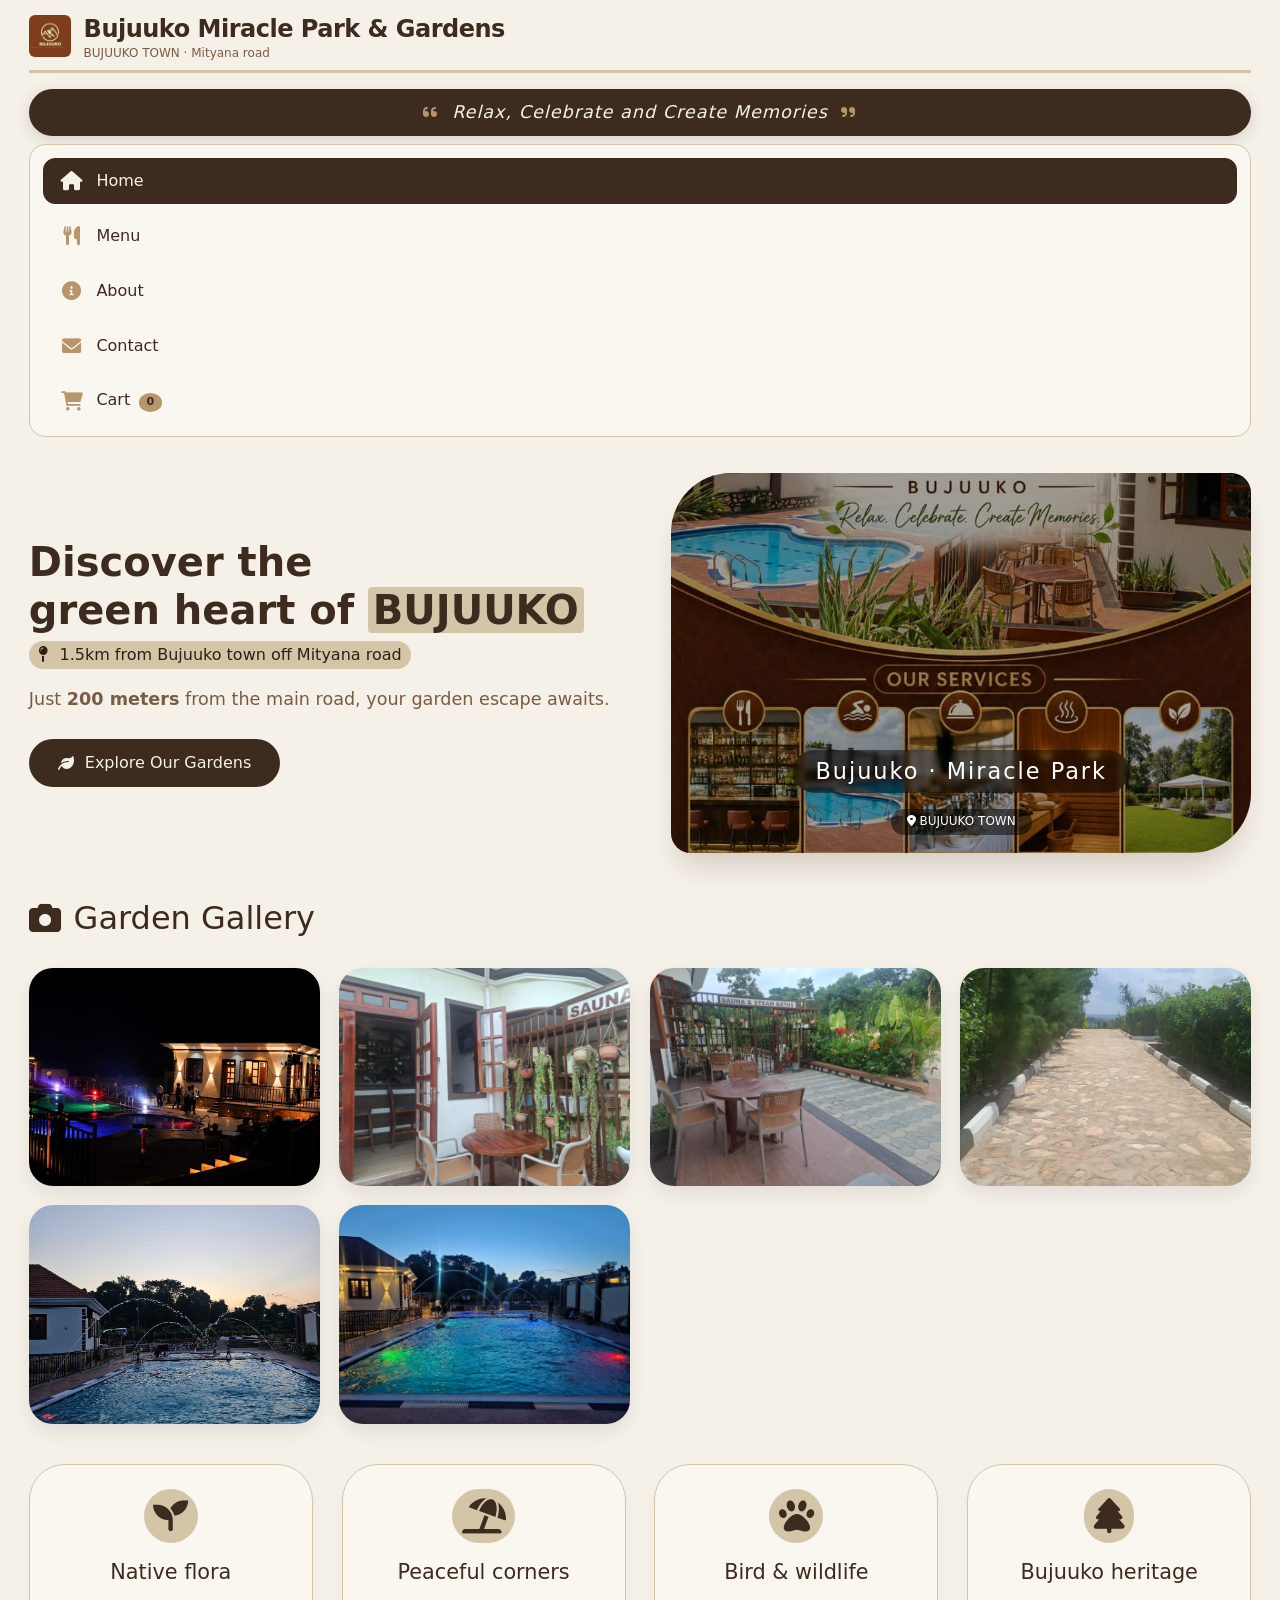
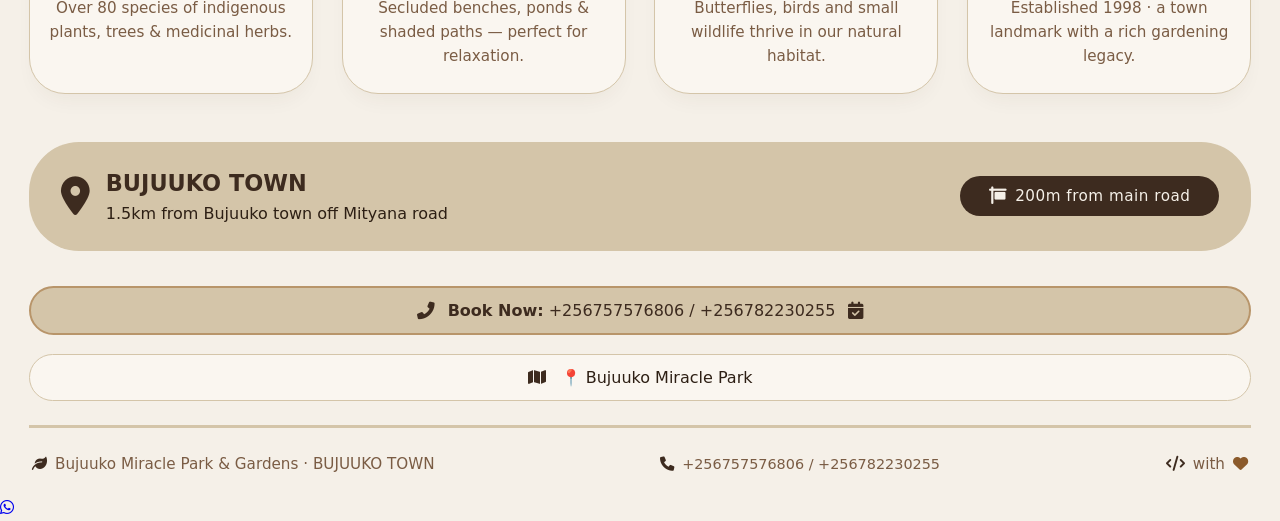
==== index.html @ e7d28fee "Fix HTML encoding issues in index.html" ====
<!DOCTYPE html>
<html lang="en">
<head>
    <meta charset="UTF-8" />
    <meta name="viewport" content="width=device-width, initial-scale=1.0" />
    <title>Bujuuko Miracle Park & Gardens · Home</title>

    <!-- Font Awesome Icons (free) -->
    <link rel="stylesheet" href="https://cdnjs.cloudflare.com/ajax/libs/font-awesome/6.0.0-beta3/css/all.min.css" />

    <!-- External CSS -->
    <link rel="stylesheet" href="style.css" />
</head>
<body>
    <div class="container">
        <!-- ===== HEADER / NAV ===== -->
        <header class="navbar">
            <div class="logo">
                <a href="index.html" style="text-decoration: none; display: flex; align-items: center; gap: 0.8rem;">
                    <img src="logo.jpeg" alt="Bujuuko Miracle Park Logo" class="logo-img" />
                    <div>
                        <h1>Bujuuko Miracle Park & Gardens</h1>
                        <span>BUJUUKO TOWN · Mityana road</span>
                    </div>
                </a>
            </div>
        </header>

        <!-- ===== SLOGAN BANNER ===== -->
        <div class="slogan-banner">
            <i class="fas fa-quote-left"></i>
            <span>Relax, Celebrate and Create Memories</span>
            <i class="fas fa-quote-right"></i>
        </div>

        <!-- ===== VERTICAL NAVIGATION ===== -->
        <div class="nav-wrapper">
            <nav class="vertical-nav">
                <a href="index.html" class="nav-item active">
                    <i class="fas fa-home"></i>
                    <span>Home</span>
                </a>
                <a href="menu.html" class="nav-item">
                    <i class="fas fa-utensils"></i>
                    <span>Menu</span>
                </a>
                <a href="about.html" class="nav-item">
                    <i class="fas fa-info-circle"></i>
                    <span>About</span>
                </a>
                <a href="contact.html" class="nav-item">
                    <i class="fas fa-envelope"></i>
                    <span>Contact</span>
                </a>
                <a href="cart.html" class="nav-item cart-link">
                    <i class="fas fa-shopping-cart"></i>
                    <span>Cart <span class="cart-count" id="cartCount">0</span></span>
                </a>
            </nav>
        </div>

        <!-- ===== HERO SECTION ===== -->
        <div class="hero">
            <div class="hero-text">
                <h2>
                    Discover the <br />green heart of
                    <span class="highlight-town">BUJUUKO</span>
                </h2>
                <div class="highlight">
                    <i class="fas fa-map-pin" style="margin-right: 6px"></i>
                    1.5km from Bujuuko town off Mityana road
                </div>
                <p>
                    Just <strong>200 meters</strong> from the main road, your garden escape awaits.
                </p>
                <a href="about.html" class="btn-primary">
                    <i class="fas fa-leaf"></i> Explore Our Gardens
                </a>
            </div>
            <div class="hero-image">
                <img src="overview.jpeg" alt="Bujuuko Miracle Park Overview" class="hero-img" />
                <div class="hero-overlay"></div>
                <div class="garden-label">Bujuuko · Miracle Park</div>
                <div class="hero-location">
                    <i class="fas fa-location-dot"></i> BUJUUKO TOWN
                </div>
            </div>
        </div>

        <!-- ===== PHOTO GALLERY ===== -->
        <section class="gallery-section">
            <h2 class="section-title">
                <i class="fas fa-camera"></i> Garden Gallery
            </h2>
            <div class="gallery-grid">
                <div class="gallery-item">
                    <img src="garden1.jpeg" alt="Bujuuko Miracle Park view 1" />
                </div>
                <div class="gallery-item">
                    <img src="garden2.jpeg" alt="Bujuuko Miracle Park view 2" />
                </div>
                <div class="gallery-item">
                    <img src="garden3.jpeg" alt="Bujuuko Miracle Park view 3" />
                </div>
                <div class="gallery-item">
                    <img src="garden4.jpeg" alt="Bujuuko Miracle Park view 4" />
                </div>
                <div class="gallery-item">
                    <img src="garden5.jpeg" alt="Bujuuko Miracle Park view 5" />
                </div>
                <div class="gallery-item">
                    <img src="garden6.jpeg" alt="Bujuuko Miracle Park view 6" />
                </div>
            </div>
        </section>

        <!-- ===== FEATURES / HIGHLIGHTS ===== -->
        <div class="features">
            <div class="feature-card">
                <i class="fas fa-seedling"></i>
                <h3>Native flora</h3>
                <p>
                    Over 80 species of indigenous plants, trees &amp; medicinal
                    herbs.
                </p>
            </div>
            <div class="feature-card">
                <i class="fas fa-umbrella-beach"></i>
                <h3>Peaceful corners</h3>
                <p>
                    Secluded benches, ponds &amp; shaded paths — perfect for
                    relaxation.
                </p>
            </div>
            <div class="feature-card">
                <i class="fas fa-paw"></i>
                <h3>Bird &amp; wildlife</h3>
                <p>
                    Butterflies, birds and small wildlife thrive in our natural
                    habitat.
                </p>
            </div>
            <div class="feature-card">
                <i class="fas fa-tree"></i>
                <h3>Bujuuko heritage</h3>
                <p>
                    Established 1998 · a town landmark with a rich gardening
                    legacy.
                </p>
            </div>
        </div>

        <!-- ===== LOCATION / TOWN + MAIN ROAD INFO ===== -->
        <div class="location-section">
            <div class="location-text">
                <i class="fas fa-location-dot"></i>
                <div>
                    <span class="town">BUJUUKO TOWN</span>
                    <span style="display: block; font-size: 1rem;">
                        1.5km from Bujuuko town off Mityana road
                    </span>
                </div>
            </div>
            <div class="location-cta">
                <i class="fas fa-sign"></i> 200m from main road
            </div>
        </div>

        <!-- ===== BOOKING NUMBERS ===== -->
        <div class="booking-banner">
            <i class="fas fa-phone-alt"></i>
            <span><strong>Book Now:</strong> +256757576806 / +256782230255</span>
            <i class="fas fa-calendar-check"></i>
        </div>

        <!-- ===== DYNAMIC GREETING MESSAGE ===== -->
        <div class="greeting-message">
            <i class="fas fa-map"></i>
            <span id="dynamic-greeting">📍 Bujuuko Miracle Park</span>
        </div>

        <!-- ===== FOOTER ===== -->
        <footer class="footer">
            <div>
                <i class="fas fa-leaf"></i> Bujuuko Miracle Park & Gardens · BUJUUKO TOWN
            </div>
            <div class="credit">
                <i class="fas fa-phone"></i> +256757576806 / +256782230255
            </div>
            <div>
                <i class="fas fa-code"></i> with <i class="fas fa-heart"></i>
            </div>
        </footer>
    </div>

    <!-- ===== FLOATING WHATSAPP ICON ===== -->
    <a href="https://wa.me/+256757576806" target="_blank" class="floating-whatsapp" aria-label="Chat on WhatsApp">
        <i class="fab fa-whatsapp"></i>
    </a>

    <!-- Lightbox overlay for full-size images -->
    <div class="lightbox" id="lightbox">
        <span class="close-lightbox" id="closeLightbox">&times;</span>
        <img class="lightbox-content" id="lightboxImage" />
        <div class="lightbox-caption" id="lightboxCaption"></div>
    </div>

    <!-- Cart Toast Notification -->
    <div id="cartToast" class="cart-toast">
        <i class="fas fa-check-circle"></i>
        <span id="toastMessage">Added to cart!</span>
    </div>

    <!-- External JavaScript -->
    <script src="script.js"></script>
</body>
</html>
---- style.css ----
/* ============================================================
   BUJUUKO MIRACLE PARK & GARDENS - COFFEE BROWN & OFF-WHITE THEME
   Pages: Home | About | Contact
   ============================================================ */

/* ---------- COLOR VARIABLES ---------- */
:root {
    --coffee-dark: #3D2B1F;
    --coffee-medium: #5C3D2E;
    --coffee-light: #7A5C44;
    --coffee-cream: #D4C5A9;
    --off-white: #F5F0E8;
    --warm-white: #FAF6F0;
    --cream: #E8DDD0;
    --coffee-gold: #B8956A;
    --coffee-foam: #E8DDD0;
    --text-dark: #2D1F14;
    --text-light: #F5F0E8;
}

/* ---------- RESET & BASE ---------- */
* {
    margin: 0;
    padding: 0;
    box-sizing: border-box;
    font-family: 'Segoe UI', Roboto, system-ui, sans-serif;
}

body {
    background: var(--off-white);
    color: var(--text-dark);
    line-height: 1.6;
}

.container {
    max-width: 1280px;
    margin: 0 auto;
    padding: 0 1.8rem;
}

/* ---------- SLOGAN BANNER ---------- */
.slogan-banner {
    background: var(--coffee-dark);
    color: var(--off-white);
    text-align: center;
    padding: 0.6rem 1.2rem;
    border-radius: 60px;
    margin: 1rem 0 0.5rem;
    font-size: 1.1rem;
    font-weight: 400;
    letter-spacing: 1px;
    display: flex;
    align-items: center;
    justify-content: center;
    gap: 0.8rem;
    flex-wrap: wrap;
    box-shadow: 0 4px 15px rgba(61, 43, 31, 0.15);
}

.slogan-banner i {
    color: var(--coffee-gold);
    font-size: 1rem;
}

.slogan-banner span {
    font-style: italic;
}

/* ---------- BOOKING BANNER ---------- */
.booking-banner {
    background: var(--coffee-cream);
    color: var(--coffee-dark);
    text-align: center;
    padding: 0.6rem 1.2rem;
    border-radius: 60px;
    margin: 1.2rem 0;
    font-size: 1rem;
    font-weight: 500;
    display: flex;
    align-items: center;
    justify-content: center;
    gap: 0.8rem;
    flex-wrap: wrap;
    border: 2px solid var(--coffee-gold);
}

.booking-banner i {
    color: var(--coffee-dark);
    font-size: 1.1rem;
}

.booking-banner strong {
    color: var(--coffee-dark);
}

/* ---------- QUICK BOOKING (Contact Page) ---------- */
.quick-booking {
    background: var(--warm-white);
    padding: 1.2rem;
    border-radius: 28px;
    margin: 1.2rem 0;
    border: 2px solid var(--coffee-cream);
    text-align: center;
}

.quick-booking h3 {
    color: var(--coffee-dark);
    margin-bottom: 0.4rem;
    font-size: 1.2rem;
}

.quick-booking h3 i {
    color: var(--coffee-dark);
    margin-right: 0.5rem;
}

.quick-booking p {
    color: var(--coffee-light);
    margin-bottom: 0.8rem;
}

.booking-buttons {
    display: flex;
    gap: 0.8rem;
    justify-content: center;
    flex-wrap: wrap;
}

.booking-btn {
    display: inline-flex;
    align-items: center;
    gap: 0.5rem;
    background: var(--coffee-dark);
    color: var(--off-white);
    padding: 0.5rem 1.2rem;
    border-radius: 60px;
    text-decoration: none;
    font-weight: 500;
    transition: 0.3s;
    font-size: 0.9rem;
}

.booking-btn:hover {
    background: var(--coffee-medium);
    transform: translateY(-2px);
    box-shadow: 0 6px 20px rgba(61, 43, 31, 0.2);
}

.booking-btn i {
    color: var(--coffee-gold);
}

/* ---------- HEADER / NAV ---------- */
.navbar {
    display: flex;
    justify-content: space-between;
    align-items: flex-start;
    padding: 0.6rem 0 0.4rem;
    flex-wrap: wrap;
    border-bottom: 3px solid var(--coffee-cream);
    gap: 1rem;
}

.logo a {
    text-decoration: none;
    display: flex;
    align-items: center;
    gap: 0.8rem;
}

.logo h1 {
    font-size: 1.5rem;
    font-weight: 600;
    color: var(--coffee-dark);
    letter-spacing: -0.5px;
}

.logo span {
    font-weight: 300;
    color: var(--coffee-light);
    font-size: 0.75rem;
    display: block;
    margin-top: -4px;
}

/* ---------- LOGO IMAGE ---------- */
.logo-img {
    height: 42px;
    width: auto;
    border-radius: 6px;
    display: block;
}

/* ---------- VERTICAL NAVIGATION ---------- */
.vertical-nav {
    display: flex;
    flex-direction: column;
    gap: 0.5rem;
    background: var(--warm-white);
    padding: 0.8rem;
    border-radius: 16px;
    border: 1px solid var(--coffee-cream);
    min-width: 160px;
}

.vertical-nav .nav-item {
    display: flex;
    align-items: center;
    gap: 0.8rem;
    padding: 0.6rem 1rem;
    border-radius: 12px;
    text-decoration: none;
    color: var(--coffee-dark);
    font-size: 1rem;
    font-weight: 500;
    transition: 0.3s ease;
    border: 1px solid transparent;
}

.vertical-nav .nav-item:hover {
    background: var(--coffee-cream);
    border-color: var(--coffee-gold);
}

.vertical-nav .nav-item.active {
    background: var(--coffee-dark);
    color: var(--off-white);
    border-color: var(--coffee-dark);
}

.vertical-nav .nav-item i {
    font-size: 1.2rem;
    width: 24px;
    text-align: center;
    color: var(--coffee-gold);
}

.vertical-nav .nav-item.active i {
    color: var(--off-white);
}

.vertical-nav .nav-item .cart-count {
    background: var(--coffee-gold);
    color: var(--coffee-dark);
    font-size: 0.7rem;
    font-weight: 700;
    padding: 0.1rem 0.5rem;
    border-radius: 50%;
    min-width: 20px;
    text-align: center;
    line-height: 1.4;
    display: inline-block;
    margin-left: 0.2rem;
}

.vertical-nav .nav-item.active .cart-count {
    background: var(--off-white);
    color: var(--coffee-dark);
}

/* ---------- CART TOAST NOTIFICATION ---------- */
.cart-toast {
    position: fixed;
    bottom: 30px;
    right: 30px;
    background: var(--coffee-dark);
    color: var(--off-white);
    padding: 0.8rem 1.5rem;
    border-radius: 60px;
    display: flex;
    align-items: center;
    gap: 0.8rem;
    box-shadow: 0 8px 30px rgba(0, 0, 0, 0.2);
    transform: translateY(100px);
    opacity: 0;
    transition: all 0.4s ease;
    z-index: 999;
    font-size: 0.95rem;
}

.cart-toast.show {
    transform: translateY(0);
    opacity: 1;
}

.cart-toast i {
    color: #4CAF50;
    font-size: 1.2rem;
}

/* ---------- BUTTONS ---------- */
.btn-primary {
    display: inline-flex;
    align-items: center;
    gap: 0.7rem;
    background: var(--coffee-dark);
    color: var(--off-white);
    padding: 0.7rem 1.8rem;
    border-radius: 60px;
    text-decoration: none;
    font-weight: 500;
    transition: 0.3s;
    border: none;
    cursor: pointer;
    font-size: 1rem;
    margin-top: 1rem;
}

.btn-primary:hover {
    background: var(--coffee-medium);
    transform: translateY(-2px);
    box-shadow: 0 8px 20px rgba(61, 43, 31, 0.3);
}

/* ---------- HERO ---------- */
.hero {
    display: flex;
    flex-wrap: wrap;
    align-items: center;
    justify-content: space-between;
    margin: 2.2rem 0 2rem;
    gap: 2rem;
}

.hero-text {
    flex: 1 1 380px;
}

.hero-text h2 {
    font-size: 2.5rem;
    font-weight: 600;
    color: var(--coffee-dark);
    line-height: 1.2;
}

.highlight-town {
    background: var(--coffee-cream);
    padding: 0 0.3rem;
    border-radius: 4px;
}

.hero-text .highlight {
    background: var(--coffee-cream);
    padding: 0.1rem 0.6rem;
    display: inline-block;
    border-radius: 30px;
    font-weight: 300;
    font-size: 1rem;
    margin-top: 0.4rem;
}

.hero-text p {
    font-size: 1.1rem;
    margin: 1rem 0 0.6rem;
    color: var(--coffee-light);
}

.signpost-badge {
    background: var(--warm-white);
    padding: 0.6rem 1.5rem;
    border-radius: 60px;
    display: inline-flex;
    align-items: center;
    gap: 0.7rem;
    font-weight: 500;
    border-left: 6px solid var(--coffee-dark);
    box-shadow: 0 4px 10px rgba(0, 0, 0, 0.03);
    margin-top: 0.5rem;
}

.signpost-badge i {
    color: var(--coffee-dark);
    font-size: 1.2rem;
}

/* ---------- HERO IMAGE WITH OVERLAY ---------- */
.hero-image {
    flex: 1 1 380px;
    max-width: 580px;
    border-radius: 60px 20px 60px 20px;
    padding: 0;
    box-shadow: 0 20px 30px -10px rgba(61, 43, 31, 0.2);
    text-align: center;
    min-height: 280px;
    max-height: 380px;
    display: flex;
    flex-direction: column;
    align-items: center;
    justify-content: center;
    overflow: hidden;
    position: relative;
}

.hero-img {
    width: 100%;
    height: 100%;
    object-fit: cover;
    min-height: 280px;
    max-height: 380px;
    display: block;
}

/* Dark overlay to make text readable */
.hero-overlay {
    position: absolute;
    top: 0;
    left: 0;
    width: 100%;
    height: 100%;
    background: rgba(0, 0, 0, 0.35);
    pointer-events: none;
    z-index: 1;
}

.hero-image .garden-label {
    position: absolute;
    font-size: 1.4rem;
    font-weight: 300;
    letter-spacing: 2px;
    color: #FFFFFF;
    background: rgba(0, 0, 0, 0.45);
    padding: 0.2rem 1.4rem;
    border-radius: 60px;
    backdrop-filter: blur(2px);
    bottom: 60px;
    z-index: 2;
}

.hero-location {
    position: absolute;
    font-size: 0.75rem;
    color: #FFFFFF;
    background: rgba(0, 0, 0, 0.5);
    padding: 0.2rem 1rem;
    border-radius: 40px;
    bottom: 18px;
    z-index: 2;
}

/* ---------- DIRECTION CARD ---------- */
.direction-card {
    border-radius: 40px;
    padding: 1.2rem 1.8rem;
    margin: 1.5rem 0 2rem;
    display: flex;
    flex-wrap: wrap;
    align-items: center;
    justify-content: space-between;
    background: var(--warm-white);
    border: 1px solid var(--coffee-cream);
    box-shadow: 0 8px 18px rgba(61, 43, 31, 0.06);
}

.direction-item {
    display: flex;
    align-items: center;
    gap: 0.6rem;
    font-size: 1rem;
    padding: 0.3rem 0.2rem;
}

.direction-item i {
    color: var(--coffee-dark);
    width: 1.8rem;
    font-size: 1.3rem;
    text-align: center;
}

.direction-item strong {
    font-weight: 600;
    color: var(--coffee-dark);
}

.direction-item .distance-badge {
    background: var(--coffee-dark);
    color: var(--off-white);
    padding: 0.2rem 1rem;
    border-radius: 60px;
    font-size: 0.8rem;
    margin-left: 0.4rem;
    font-weight: 500;
}

/* ---------- GALLERY SECTION ---------- */
.gallery-section {
    margin: 2.5rem 0;
}

.section-title {
    font-size: 2rem;
    font-weight: 500;
    color: var(--coffee-dark);
    margin-bottom: 1.5rem;
    display: flex;
    align-items: center;
    gap: 0.8rem;
}

.section-title i {
    color: var(--coffee-dark);
}

.gallery-grid {
    display: grid;
    grid-template-columns: repeat(auto-fill, minmax(240px, 1fr));
    gap: 1.2rem;
}

.gallery-item {
    border-radius: 24px;
    overflow: hidden;
    box-shadow: 0 8px 20px rgba(0, 0, 0, 0.08);
    transition: transform 0.3s ease, box-shadow 0.3s ease;
    cursor: pointer;
    background: var(--warm-white);
    aspect-ratio: 4 / 3;
    max-height: 220px;
}

.gallery-item:hover {
    transform: scale(1.03);
    box-shadow: 0 12px 30px rgba(61, 43, 31, 0.15);
}

.gallery-item img {
    width: 100%;
    height: 100%;
    object-fit: cover;
    display: block;
}

/* ---------- FEATURES GRID ---------- */
.features {
    display: grid;
    grid-template-columns: repeat(auto-fit, minmax(220px, 1fr));
    gap: 1.8rem;
    margin: 2.5rem 0 3rem;
}

.feature-card {
    background: var(--warm-white);
    padding: 1.5rem 1.2rem;
    border-radius: 36px;
    box-shadow: 0 12px 22px -8px rgba(61, 43, 31, 0.06);
    transition: all 0.15s;
    border: 1px solid var(--coffee-cream);
    text-align: center;
}

.feature-card:hover {
    transform: translateY(-5px);
    border-color: var(--coffee-gold);
    box-shadow: 0 20px 28px -12px var(--coffee-light);
}

.feature-card i {
    font-size: 2.2rem;
    color: var(--coffee-dark);
    background: var(--coffee-cream);
    padding: 0.6rem;
    border-radius: 60px;
    margin-bottom: 0.8rem;
}

.feature-card h3 {
    font-size: 1.3rem;
    font-weight: 500;
    color: var(--coffee-dark);
}

.feature-card p {
    color: var(--coffee-light);
    margin-top: 0.4rem;
    font-size: 0.95rem;
}

/* ---------- FEATURED MENU ---------- */
.featured-menu {
    margin: 2.5rem 0;
}

.menu-subtitle {
    text-align: center;
    color: var(--coffee-light);
    font-size: 0.95rem;
    margin-top: -0.5rem;
    margin-bottom: 1.5rem;
}

/* ---------- MENU GRID ---------- */
.menu-grid {
    display: grid;
    grid-template-columns: repeat(auto-fill, minmax(200px, 1fr));
    gap: 1.5rem;
}

.menu-card {
    background: var(--warm-white);
    border-radius: 20px;
    overflow: hidden;
    box-shadow: 0 4px 15px rgba(0, 0, 0, 0.06);
    transition: transform 0.3s ease, box-shadow 0.3s ease;
    border: 1px solid var(--coffee-cream);
    display: flex;
    flex-direction: column;
}

.menu-card:hover {
    transform: translateY(-4px);
    box-shadow: 0 8px 25px rgba(61, 43, 31, 0.12);
}

.menu-card-image {
    width: 100%;
    height: 140px;
    object-fit: cover;
    background: var(--coffee-cream);
}

.menu-card-body {
    padding: 0.8rem 1rem 1rem;
    flex: 1;
    display: flex;
    flex-direction: column;
}

.menu-card-title {
    font-size: 0.95rem;
    font-weight: 600;
    color: var(--coffee-dark);
    margin-bottom: 0.2rem;
}

.menu-card-desc {
    font-size: 0.75rem;
    color: var(--coffee-light);
    margin-bottom: 0.4rem;
    flex: 1;
    line-height: 1.3;
}

.menu-card-price {
    font-size: 1rem;
    font-weight: 700;
    color: var(--coffee-dark);
    margin-bottom: 0.6rem;
}

.menu-card .btn-add-cart {
    background: var(--coffee-dark);
    color: var(--off-white);
    border: none;
    padding: 0.4rem 0.8rem;
    border-radius: 60px;
    font-size: 0.8rem;
    font-weight: 500;
    cursor: pointer;
    transition: 0.3s;
    display: inline-flex;
    align-items: center;
    justify-content: center;
    gap: 0.4rem;
    width: 100%;
}

.menu-card .btn-add-cart:hover {
    background: var(--coffee-medium);
    transform: scale(1.02);
}

.menu-card .btn-add-cart:active {
    transform: scale(0.95);
}

.menu-card .btn-add-cart i {
    font-size: 0.8rem;
}

/* ---------- MENU TABS ---------- */
.menu-tabs {
    display: flex;
    flex-wrap: wrap;
    gap: 0.6rem;
    margin: 1.5rem 0 2rem;
    justify-content: center;
}

.tab-btn {
    background: var(--warm-white);
    color: var(--coffee-medium);
    border: 2px solid var(--coffee-cream);
    padding: 0.4rem 1rem;
    border-radius: 60px;
    font-size: 0.8rem;
    font-weight: 500;
    cursor: pointer;
    transition: 0.3s;
}

.tab-btn:hover {
    border-color: var(--coffee-gold);
    color: var(--coffee-dark);
}

.tab-btn.active {
    background: var(--coffee-dark);
    color: var(--off-white);
    border-color: var(--coffee-dark);
}

/* ---------- CART PAGE ---------- */
.cart-page {
    display: grid;
    grid-template-columns: 2fr 1fr;
    gap: 2rem;
    margin: 2rem 0 3rem;
}

.cart-items-empty {
    text-align: center;
    padding: 3rem 1rem;
    background: var(--warm-white);
    border-radius: 30px;
    border: 2px dashed var(--coffee-cream);
}

.cart-items-empty i {
    font-size: 3rem;
    color: var(--coffee-cream);
    margin-bottom: 1rem;
}

.cart-items-empty h3 {
    color: var(--coffee-light);
    margin-bottom: 0.5rem;
}

.cart-item {
    display: flex;
    align-items: center;
    gap: 1rem;
    padding: 0.8rem 0;
    border-bottom: 1px solid var(--coffee-cream);
}

.cart-item:last-child {
    border-bottom: none;
}

.cart-item-img {
    width: 60px;
    height: 60px;
    object-fit: cover;
    border-radius: 12px;
    background: var(--coffee-cream);
}

.cart-item-info {
    flex: 1;
}

.cart-item-info h4 {
    font-size: 0.95rem;
    color: var(--coffee-dark);
}

.cart-item-info p {
    font-size: 0.85rem;
    color: var(--coffee-light);
}

.cart-item-qty {
    display: flex;
    align-items: center;
    gap: 0.5rem;
}

.cart-item-qty button {
    background: var(--coffee-cream);
    border: none;
    width: 28px;
    height: 28px;
    border-radius: 50%;
    font-size: 1rem;
    cursor: pointer;
    transition: 0.3s;
    color: var(--coffee-dark);
    font-weight: 700;
}

.cart-item-qty button:hover {
    background: var(--coffee-gold);
}

.cart-item-qty span {
    font-weight: 600;
    min-width: 24px;
    text-align: center;
    color: var(--coffee-dark);
}

.cart-item-remove {
    background: none;
    border: none;
    color: #e74c3c;
    cursor: pointer;
    font-size: 1.1rem;
    transition: 0.3s;
    padding: 0.3rem;
}

.cart-item-remove:hover {
    transform: scale(1.2);
}

/* ---------- CART SUMMARY ---------- */
.cart-summary {
    background: var(--warm-white);
    padding: 1.5rem;
    border-radius: 28px;
    border: 1px solid var(--coffee-cream);
    align-self: start;
    position: sticky;
    top: 20px;
}

.cart-summary h3 {
    font-size: 1.3rem;
    color: var(--coffee-dark);
    margin-bottom: 1rem;
    padding-bottom: 0.5rem;
    border-bottom: 2px solid var(--coffee-cream);
}

.cart-summary-row {
    display: flex;
    justify-content: space-between;
    padding: 0.5rem 0;
    color: var(--coffee-light);
    font-size: 0.95rem;
}

.cart-summary-row.total {
    font-weight: 700;
    font-size: 1.2rem;
    color: var(--coffee-dark);
    border-top: 2px solid var(--coffee-cream);
    padding-top: 0.8rem;
    margin-top: 0.5rem;
}

.btn-place-order {
    width: 100%;
    background: var(--coffee-dark);
    color: var(--off-white);
    border: none;
    padding: 0.8rem;
    border-radius: 60px;
    font-size: 1rem;
    font-weight: 600;
    cursor: pointer;
    transition: 0.3s;
    margin-top: 1rem;
    display: flex;
    align-items: center;
    justify-content: center;
    gap: 0.6rem;
}

.btn-place-order:hover {
    background: var(--coffee-medium);
    transform: scale(1.02);
}

.btn-place-order:disabled {
    opacity: 0.5;
    cursor: not-allowed;
    transform: none;
}

/* ---------- LOCATION SECTION ---------- */
.location-section {
    background: var(--coffee-cream);
    border-radius: 50px;
    padding: 1.5rem 2rem;
    margin: 2rem 0 2.2rem;
    display: flex;
    flex-wrap: wrap;
    align-items: center;
    justify-content: space-between;
    gap: 1.2rem;
}

.location-text {
    display: flex;
    align-items: center;
    gap: 1rem;
}

.location-text i {
    font-size: 2.4rem;
    color: var(--coffee-dark);
}

.location-text div {
    font-size: 1.1rem;
}

.location-text .town {
    font-weight: 600;
    font-size: 1.4rem;
    color: var(--coffee-dark);
}

.location-cta {
    background: var(--coffee-dark);
    color: var(--off-white);
    padding: 0.5rem 1.8rem;
    border-radius: 60px;
    font-weight: 500;
    letter-spacing: 0.5px;
    display: inline-flex;
    align-items: center;
    gap: 0.5rem;
    transition: 0.2s;
    cursor: default;
    border: none;
    font-size: 0.95rem;
}

.location-cta i {
    font-size: 1.1rem;
}

/* ---------- GREETING MESSAGE ---------- */
.greeting-message {
    text-align: center;
    background: var(--warm-white);
    border-radius: 60px;
    padding: 0.6rem 1rem;
    margin: 0.6rem 0 1rem;
    border: 1px solid var(--coffee-cream);
}

.greeting-message i {
    color: var(--coffee-dark);
    margin-right: 10px;
}

/* ---------- LIGHTBOX ---------- */
.lightbox {
    display: none;
    position: fixed;
    z-index: 1000;
    left: 0;
    top: 0;
    width: 100%;
    height: 100%;
    background-color: rgba(61, 43, 31, 0.92);
    justify-content: center;
    align-items: center;
    flex-direction: column;
}

.lightbox.show {
    display: flex;
}

.lightbox-content {
    max-width: 85%;
    max-height: 85%;
    object-fit: contain;
    border-radius: 12px;
}

.close-lightbox {
    position: absolute;
    top: 30px;
    right: 50px;
    color: var(--off-white);
    font-size: 3.5rem;
    font-weight: 300;
    cursor: pointer;
    transition: 0.2s;
}

.close-lightbox:hover {
    color: var(--coffee-cream);
}

.lightbox-caption {
    color: var(--off-white);
    margin-top: 1.2rem;
    font-size: 1.1rem;
    background: rgba(61, 43, 31, 0.7);
    padding: 0.5rem 2rem;
    border-radius: 40px;
}

/* ---------- FOOTER ---------- */
.footer {
    border-top: 3px solid var(--coffee-cream);
    padding: 1.5rem 0 1.2rem;
    margin-top: 1.5rem;
    display: flex;
    flex-wrap: wrap;
    justify-content: space-between;
    align-items: center;
    color: var(--coffee-light);
    font-size: 0.95rem;
}

.footer i {
    margin: 0 0.2rem;
    color: var(--coffee-dark);
}

.footer .credit {
    font-size: 0.9rem;
}

.footer .fa-heart {
    color: #8B5A2B;
}

/* ============================================================
   ABOUT PAGE STYLES
   ============================================================ */

/* ---------- PAGE HERO ---------- */
.page-hero {
    text-align: center;
    padding: 2rem 0 1.2rem;
    border-bottom: 2px solid var(--coffee-cream);
    margin-bottom: 2rem;
}

.page-hero h1 {
    font-size: 2.5rem;
    color: var(--coffee-dark);
    font-weight: 600;
}

.page-hero h1 i {
    color: var(--coffee-dark);
    margin-right: 0.8rem;
}

.page-subtitle {
    font-size: 1.1rem;
    color: var(--coffee-light);
    margin-top: 0.3rem;
}

/* ---------- ABOUT GRID ---------- */
.about-grid {
    display: grid;
    grid-template-columns: 1fr 1fr;
    gap: 2.5rem;
    margin: 1.5rem 0 2.5rem;
    align-items: start;
}

.about-text h2 {
    font-size: 1.8rem;
    color: var(--coffee-dark);
    margin-bottom: 1rem;
}

.about-text h2 i {
    color: var(--coffee-dark);
    margin-right: 0.6rem;
}

.about-text p {
    font-size: 1rem;
    color: var(--coffee-light);
    margin-bottom: 1rem;
    line-height: 1.8;
}

.about-stats {
    display: flex;
    gap: 1.5rem;
    margin: 1.5rem 0;
    flex-wrap: wrap;
}

.stat-item {
    text-align: center;
    background: var(--coffee-cream);
    padding: 0.8rem 1.5rem;
    border-radius: 20px;
    flex: 1;
    min-width: 80px;
}

.stat-number {
    display: block;
    font-size: 2rem;
    font-weight: 700;
    color: var(--coffee-dark);
}

.stat-label {
    font-size: 0.8rem;
    color: var(--coffee-light);
}

.about-image {
    background: var(--coffee-cream);
    border-radius: 40px;
    overflow: hidden;
    box-shadow: 0 12px 30px rgba(61, 43, 31, 0.08);
    max-height: 360px;
}

.about-image img {
    width: 100%;
    height: 320px;
    object-fit: cover;
}

.image-caption {
    padding: 0.6rem;
    text-align: center;
    color: var(--coffee-light);
    font-style: italic;
    font-size: 0.9rem;
}

/* ---------- OFFER SECTION ---------- */
.offer-section {
    margin: 2.5rem 0;
}

.offer-grid {
    display: grid;
    grid-template-columns: repeat(auto-fill, minmax(220px, 1fr));
    gap: 1.2rem;
}

.offer-card {
    background: var(--warm-white);
    padding: 1.5rem;
    border-radius: 28px;
    text-align: center;
    border: 1px solid var(--coffee-cream);
    transition: 0.3s;
}

.offer-card:hover {
    transform: translateY(-5px);
    box-shadow: 0 12px 30px rgba(61, 43, 31, 0.08);
}

.offer-card i {
    font-size: 2.2rem;
    color: var(--coffee-dark);
    background: var(--coffee-cream);
    padding: 0.6rem;
    border-radius: 60px;
    margin-bottom: 0.8rem;
}

.offer-card h3 {
    font-size: 1.1rem;
    color: var(--coffee-dark);
    margin-bottom: 0.4rem;
}

.offer-card p {
    color: var(--coffee-light);
    font-size: 0.9rem;
}

/* ---------- TESTIMONIALS ---------- */
.testimonials {
    margin: 2.5rem 0;
}

.testimonial-grid {
    display: grid;
    grid-template-columns: repeat(auto-fill, minmax(260px, 1fr));
    gap: 1.5rem;
}

.testimonial-card {
    background: var(--warm-white);
    padding: 1.5rem;
    border-radius: 28px;
    box-shadow: 0 8px 20px rgba(0, 0, 0, 0.05);
    border: 1px solid var(--coffee-cream);
}

.testimonial-card .stars {
    color: #B8956A;
    margin-bottom: 0.6rem;
}

.testimonial-card p {
    font-size: 0.95rem;
    color: var(--coffee-light);
    font-style: italic;
    margin-bottom: 0.8rem;
}

.testimonial-author {
    display: flex;
    flex-direction: column;
}

.testimonial-author strong {
    color: var(--coffee-dark);
    font-size: 0.95rem;
}

.testimonial-author span {
    font-size: 0.8rem;
    color: var(--coffee-light);
}

/* ============================================================
   CONTACT PAGE STYLES
   ============================================================ */

/* ---------- CONTACT GRID ---------- */
.contact-grid {
    display: grid;
    grid-template-columns: 1.5fr 1fr;
    gap: 2.5rem;
    margin: 1.5rem 0 2.5rem;
}

/* ---------- CONTACT FORM ---------- */
.contact-form-wrapper h2 {
    font-size: 1.6rem;
    color: var(--coffee-dark);
    margin-bottom: 1.2rem;
}

.contact-form-wrapper h2 i {
    color: var(--coffee-dark);
    margin-right: 0.6rem;
}

.contact-form .form-group {
    margin-bottom: 1rem;
}

.contact-form label {
    display: block;
    font-weight: 500;
    color: var(--coffee-dark);
    margin-bottom: 0.3rem;
    font-size: 0.95rem;
}

.contact-form label i {
    color: var(--coffee-dark);
    margin-right: 0.4rem;
    width: 1.2rem;
}

.contact-form input,
.contact-form select,
.contact-form textarea {
    width: 100%;
    padding: 0.7rem 1rem;
    border: 2px solid var(--coffee-cream);
    border-radius: 16px;
    font-size: 0.95rem;
    background: var(--warm-white);
    transition: 0.2s;
    color: var(--text-dark);
}

.contact-form input:focus,
.contact-form select:focus,
.contact-form textarea:focus {
    outline: none;
    border-color: var(--coffee-dark);
    box-shadow: 0 0 0 4px rgba(61, 43, 31, 0.1);
}

.contact-form textarea {
    resize: vertical;
}

.form-status {
    margin-top: 0.8rem;
    padding: 0.6rem;
    border-radius: 16px;
    display: none;
}

.form-status.success {
    display: block;
    background: #d4edda;
    color: #155724;
    border: 1px solid #c3e6cb;
}

.form-status.error {
    display: block;
    background: #f8d7da;
    color: #721c24;
    border: 1px solid #f5c6cb;
}

/* ---------- CONTACT INFO ---------- */
.contact-info h2 {
    font-size: 1.6rem;
    color: var(--coffee-dark);
    margin-bottom: 1.2rem;
}

.contact-info h2 i {
    color: var(--coffee-dark);
    margin-right: 0.6rem;
}

.info-item {
    display: flex;
    gap: 0.8rem;
    margin-bottom: 1.2rem;
}

.info-item i {
    font-size: 1.2rem;
    color: var(--coffee-dark);
    width: 1.8rem;
    padding-top: 0.2rem;
}

.info-item strong {
    display: block;
    color: var(--coffee-dark);
    font-size: 0.95rem;
}

.info-item p {
    color: var(--coffee-light);
    margin: 0.2rem 0;
    font-size: 0.95rem;
}

/* ---------- DIRECTIONS BOX ---------- */
.directions-box {
    background: var(--coffee-cream);
    padding: 1.2rem;
    border-radius: 28px;
    margin: 1.2rem 0;
}

.directions-box h3 {
    color: var(--coffee-dark);
    margin-bottom: 0.8rem;
    font-size: 1.1rem;
}

.directions-box h3 i {
    color: var(--coffee-dark);
    margin-right: 0.5rem;
}

.direction-step {
    display: flex;
    align-items: center;
    gap: 0.6rem;
    margin-bottom: 0.6rem;
}

.step-number {
    background: var(--coffee-dark);
    color: var(--off-white);
    width: 24px;
    height: 24px;
    border-radius: 50%;
    display: flex;
    align-items: center;
    justify-content: center;
    font-weight: 600;
    font-size: 0.8rem;
    flex-shrink: 0;
}

.direction-step p {
    color: var(--coffee-dark);
    font-size: 0.95rem;
}

/* ---------- SOCIAL LINKS ---------- */
.social-links h3 {
    color: var(--coffee-dark);
    margin-bottom: 0.8rem;
    font-size: 1.1rem;
}

.social-links h3 i {
    color: var(--coffee-dark);
    margin-right: 0.5rem;
}

.social-icons {
    display: flex;
    gap: 0.8rem;
}

.social-icons a {
    display: inline-flex;
    align-items: center;
    justify-content: center;
    width: 42px;
    height: 42px;
    background: var(--coffee-cream);
    border-radius: 50%;
    color: var(--coffee-dark);
    font-size: 1.1rem;
    transition: 0.3s;
    text-decoration: none;
}

.social-icons a:hover {
    background: var(--coffee-dark);
    color: var(--off-white);
    transform: translateY(-3px);
}

/* ---------- MAP SECTION ---------- */
.map-section {
    margin: 2.5rem 0;
}

.map-placeholder {
    background: var(--coffee-cream);
    border-radius: 40px;
    padding: 2.5rem 1.8rem;
    text-align: center;
    border: 2px dashed var(--coffee-gold);
}

.map-placeholder i {
    font-size: 3.5rem;
    color: var(--coffee-dark);
    margin-bottom: 0.8rem;
}

.map-placeholder p {
    font-size: 1rem;
    color: var(--coffee-dark);
}

.map-placeholder .map-directions {
    color: var(--coffee-light);
    font-size: 0.9rem;
    margin-top: 0.3rem;
}

.map-badge {
    display: inline-block;
    background: var(--coffee-dark);
    color: var(--off-white);
    padding: 0.3rem 1.5rem;
    border-radius: 60px;
    margin-top: 0.8rem;
    font-weight: 500;
    font-size: 0.9rem;
}

.map-badge i {
    font-size: 0.9rem;
    margin-right: 0.4rem;
}

/* ---------- MAP LINK STYLES ---------- */
.map-link {
    display: block;
    text-decoration: none;
    color: inherit;
    transition: 0.3s ease;
    cursor: pointer;
}

.map-link:hover {
    transform: scale(1.01);
}

.map-link:hover .map-click-hint {
    color: var(--coffee-dark);
    background: var(--coffee-cream);
}

.map-click-hint {
    display: inline-block;
    margin-top: 0.8rem;
    padding: 0.4rem 1.2rem;
    background: var(--warm-white);
    border-radius: 60px;
    font-size: 0.85rem;
    color: var(--coffee-light);
    transition: 0.3s ease;
    border: 1px solid var(--coffee-cream);
}

.map-click-hint i {
    margin-right: 0.4rem;
}

/* ============================================================
   MENU IMAGE SLIDESHOW STYLES
   ============================================================ */

.menu-section {
    margin: 2rem 0 1.5rem;
    padding: 1.2rem 0.8rem;
    background: var(--warm-white);
    border-radius: 30px;
    border: 1px solid var(--coffee-cream);
}

.menu-carousel {
    position: relative;
    overflow: hidden;
    border-radius: 16px;
    background: var(--off-white);
    padding: 0.3rem;
    min-height: 180px;
    max-width: 650px;
    margin: 0 auto;
    display: flex;
    align-items: center;
    justify-content: center;
}

.menu-slide {
    display: none;
    width: 100%;
    animation: fadeSlide 0.5s ease;
}

.menu-slide.active {
    display: block;
}

.menu-slide-img {
    width: 100%;
    height: auto;
    max-height: 340px;
    object-fit: contain;
    border-radius: 12px;
    display: block;
    background: var(--warm-white);
}

@keyframes fadeSlide {
    0% {
        opacity: 0;
        transform: scale(0.98);
    }
    100% {
        opacity: 1;
        transform: scale(1);
    }
}

/* Carousel Navigation Buttons */
.carousel-btn {
    position: absolute;
    top: 50%;
    transform: translateY(-50%);
    background: var(--coffee-dark);
    color: var(--off-white);
    border: none;
    width: 30px;
    height: 30px;
    border-radius: 50%;
    font-size: 0.7rem;
    cursor: pointer;
    transition: 0.3s;
    z-index: 10;
    display: flex;
    align-items: center;
    justify-content: center;
    box-shadow: 0 4px 12px rgba(61, 43, 31, 0.2);
}

.carousel-btn:hover {
    background: var(--coffee-medium);
    transform: translateY(-50%) scale(1.05);
}

.prev-btn {
    left: 6px;
}

.next-btn {
    right: 6px;
}

/* Carousel Dots */
.carousel-dots {
    display: flex;
    justify-content: center;
    gap: 0.4rem;
    margin-top: 0.6rem;
    flex-wrap: wrap;
}

.dot {
    width: 8px;
    height: 8px;
    border-radius: 50%;
    background: var(--coffee-cream);
    border: none;
    cursor: pointer;
    transition: 0.3s;
    padding: 0;
}

.dot:hover {
    background: var(--coffee-light);
}

.dot.active {
    background: var(--coffee-dark);
    transform: scale(1.2);
}

/* ============================================================
   WHATSAPP CONTACT BUTTON (Contact Page)
   ============================================================ */

.whatsapp-contact {
    margin: 1.2rem 0;
}

.whatsapp-btn {
    display: inline-flex;
    align-items: center;
    gap: 0.8rem;
    padding: 0.8rem 1.8rem;
    background: #25D366;
    color: #fff;
    border-radius: 60px;
    text-decoration: none;
    font-size: 1rem;
    font-weight: 500;
    transition: 0.3s ease;
    width: 100%;
    justify-content: center;
}

.whatsapp-btn:hover {
    transform: scale(1.02);
    box-shadow: 0 8px 25px rgba(37, 211, 102, 0.3);
    color: #fff;
}

.whatsapp-btn i {
    font-size: 1.5rem;
}

/* ============================================================
   RESPONSIVE STYLES
   ============================================================ */

@media (max-width: 900px) {
    .about-grid {
        grid-template-columns: 1fr;
    }

    .contact-grid {
        grid-template-columns: 1fr;
    }

    .about-image img {
        height: 250px;
    }

    .page-hero h1 {
        font-size: 2.2rem;
    }

    .slogan-banner {
        font-size: 1rem;
        padding: 0.5rem 1rem;
    }
}

@media (max-width: 768px) {
    .menu-grid {
        grid-template-columns: repeat(auto-fill, minmax(160px, 1fr));
        gap: 1rem;
    }

    .menu-card-image {
        height: 110px;
    }

    .menu-card-body {
        padding: 0.6rem 0.8rem 0.8rem;
    }

    .menu-card-title {
        font-size: 0.85rem;
    }

    .menu-card-price {
        font-size: 0.9rem;
    }

    .menu-card .btn-add-cart {
        font-size: 0.75rem;
        padding: 0.4rem 0.6rem;
    }

    .menu-carousel {
        min-height: 150px;
        max-width: 100%;
        padding: 0.2rem;
    }

    .menu-slide-img {
        max-height: 250px;
    }

    .carousel-btn {
        width: 26px;
        height: 26px;
        font-size: 0.6rem;
    }

    .menu-section {
        padding: 0.8rem 0.5rem;
        border-radius: 20px;
    }

    .menu-subtitle {
        font-size: 0.8rem;
        margin-bottom: 0.6rem;
    }

    .section-title {
        font-size: 1.6rem;
    }

    .cart-page {
        grid-template-columns: 1fr;
    }

    .cart-summary {
        position: static;
    }

    .menu-tabs {
        gap: 0.4rem;
    }

    .tab-btn {
        font-size: 0.75rem;
        padding: 0.3rem 0.8rem;
    }
}

@media (max-width: 650px) {
    .navbar {
        flex-direction: column;
        align-items: stretch;
        gap: 0.6rem;
        padding: 0.5rem 0 0.3rem;
    }

    .logo a {
        justify-content: center;
    }

    .logo h1 {
        font-size: 1.2rem;
    }

    .logo span {
        font-size: 0.65rem;
        margin-top: -3px;
    }

    .logo-img {
        height: 34px;
    }

    .vertical-nav {
        flex-direction: row;
        flex-wrap: wrap;
        justify-content: center;
        min-width: unset;
        padding: 0.5rem;
        gap: 0.3rem;
        border-radius: 12px;
    }

    .vertical-nav .nav-item {
        font-size: 0.85rem;
        padding: 0.4rem 0.7rem;
        gap: 0.4rem;
        flex: 0 1 auto;
        border-radius: 8px;
    }

    .vertical-nav .nav-item i {
        font-size: 1rem;
        width: 20px;
    }

    .hero-text h2 {
        font-size: 2rem;
    }

    .hero-image {
        min-height: 200px;
        max-height: 280px;
    }

    .hero-img {
        min-height: 200px;
        max-height: 280px;
    }

    .hero-image .garden-label {
        font-size: 1rem;
        padding: 0.1rem 0.8rem;
        bottom: 45px;
    }

    .hero-location {
        font-size: 0.6rem;
        padding: 0.1rem 0.6rem;
        bottom: 12px;
    }

    .direction-card {
        flex-direction: column;
        align-items: flex-start;
        gap: 0.6rem;
        padding: 1rem 1.2rem;
    }

    .location-section {
        flex-direction: column;
        align-items: flex-start;
        padding: 1.2rem 1.5rem;
    }

    .gallery-grid {
        grid-template-columns: repeat(auto-fill, minmax(150px, 1fr));
        gap: 0.6rem;
    }

    .gallery-item {
        max-height: 160px;
    }

    .close-lightbox {
        top: 20px;
        right: 25px;
        font-size: 2.5rem;
    }

    .lightbox-content {
        max-width: 95%;
        max-height: 80%;
    }

    .about-stats {
        gap: 0.8rem;
    }

    .stat-item {
        min-width: 60px;
        padding: 0.6rem 1rem;
    }

    .stat-number {
        font-size: 1.5rem;
    }

    .testimonial-grid {
        grid-template-columns: 1fr;
    }

    .offer-grid {
        grid-template-columns: 1fr;
    }

    .contact-form-wrapper h2,
    .contact-info h2 {
        font-size: 1.3rem;
    }

    .info-item {
        flex-direction: column;
        gap: 0.2rem;
    }

    .info-item i {
        width: auto;
    }

    .social-icons {
        justify-content: center;
    }

    .map-placeholder {
        padding: 1.5rem 1rem;
    }

    .page-hero h1 {
        font-size: 1.6rem;
    }

    .page-subtitle {
        font-size: 0.95rem;
    }

    .about-image img {
        height: 200px;
    }

    .slogan-banner {
        font-size: 0.85rem;
        padding: 0.4rem 0.6rem;
        gap: 0.4rem;
        border-radius: 40px;
    }

    .slogan-banner i {
        font-size: 0.7rem;
    }

    .booking-banner {
        font-size: 0.85rem;
        padding: 0.5rem 0.8rem;
    }

    .booking-buttons {
        flex-direction: column;
        align-items: center;
    }

    .booking-btn {
        width: 100%;
        justify-content: center;
        font-size: 0.85rem;
    }
}

@media (max-width: 480px) {
    .container {
        padding: 0 0.8rem;
    }

    .logo a {
        gap: 0.4rem;
        justify-content: center;
    }

    .logo h1 {
        font-size: 1rem;
    }

    .logo span {
        font-size: 0.55rem;
        margin-top: -2px;
    }

    .logo-img {
        height: 28px;
    }

    .vertical-nav .nav-item {
        font-size: 0.75rem;
        padding: 0.3rem 0.5rem;
        gap: 0.3rem;
    }

    .vertical-nav .nav-item i {
        font-size: 0.85rem;
        width: 18px;
    }

    .hero-text h2 {
        font-size: 1.6rem;
    }

    .hero-image {
        min-height: 160px;
        max-height: 220px;
    }

    .hero-img {
        min-height: 160px;
        max-height: 220px;
    }

    .hero-image .garden-label {
        font-size: 0.8rem;
        padding: 0.1rem 0.6rem;
        bottom: 35px;
    }

    .hero-location {
        font-size: 0.5rem;
        padding: 0.1rem 0.5rem;
        bottom: 10px;
    }

    .section-title {
        font-size: 1.3rem;
    }

    .feature-card {
        padding: 1rem;
    }

    .gallery-grid {
        grid-template-columns: repeat(auto-fill, minmax(120px, 1fr));
        gap: 0.5rem;
    }

    .gallery-item {
        max-height: 120px;
    }

    .footer {
        flex-direction: column;
        text-align: center;
        gap: 0.4rem;
        font-size: 0.8rem;
    }

    .slogan-banner {
        font-size: 0.7rem;
        padding: 0.3rem 0.5rem;
        gap: 0.2rem;
        border-radius: 30px;
    }

    .slogan-banner i {
        font-size: 0.6rem;
    }

    .booking-banner {
        font-size: 0.7rem;
        padding: 0.4rem 0.6rem;
        gap: 0.3rem;
    }

    .booking-banner i {
        font-size: 0.7rem;
    }

    .menu-grid {
        grid-template-columns: 1fr 1fr;
        gap: 0.6rem;
    }

    .menu-card-image {
        height: 90px;
    }

    .menu-card-body {
        padding: 0.4rem 0.5rem 0.6rem;
    }

    .menu-card-title {
        font-size: 0.75rem;
    }

    .menu-card-desc {
        font-size: 0.65rem;
        display: none;
    }

    .menu-card-price {
        font-size: 0.8rem;
        margin-bottom: 0.4rem;
    }

    .menu-card .btn-add-cart {
        font-size: 0.65rem;
        padding: 0.3rem 0.4rem;
    }

    .menu-card .btn-add-cart i {
        font-size: 0.7rem;
    }

    .menu-carousel {
        min-height: 120px;
        padding: 0.15rem;
    }

    .menu-slide-img {
        max-height: 200px;
    }

    .carousel-btn {
        width: 22px;
        height: 22px;
        font-size: 0.5rem;
    }

    .prev-btn {
        left: 4px;
    }

    .next-btn {
        right: 4px;
    }

    .dot {
        width: 6px;
        height: 6px;
    }

    .menu-section {
        padding: 0.5rem 0.3rem;
        border-radius: 16px;
        margin: 0.8rem 0;
    }

    .menu-subtitle {
        font-size: 0.7rem;
        margin-bottom: 0.4rem;
    }

    .location-text .town {
        font-size: 1.1rem;
    }

    .location-text div {
        font-size: 0.9rem;
    }

    .location-cta {
        font-size: 0.8rem;
        padding: 0.4rem 1.2rem;
    }

    .map-placeholder i {
        font-size: 2.5rem;
    }

    .map-placeholder p {
        font-size: 0.85rem;
    }

    .map-badge {
        font-size: 0.75rem;
        padding: 0.2rem 1rem;
    }

    .map-click-hint {
        font-size: 0.7rem;
        padding: 0.3rem 0.8rem;
    }

    .cart-item {
        flex-wrap: wrap;
        gap: 0.5rem;
    }

    .cart-item-img {
        width: 50px;
        height: 50px;
    }

    .whatsapp-btn {
        font-size: 0.85rem;
        padding: 0.6rem 1rem;
    }

    .whatsapp-btn i {
        font-size: 1.2rem;
    }
}
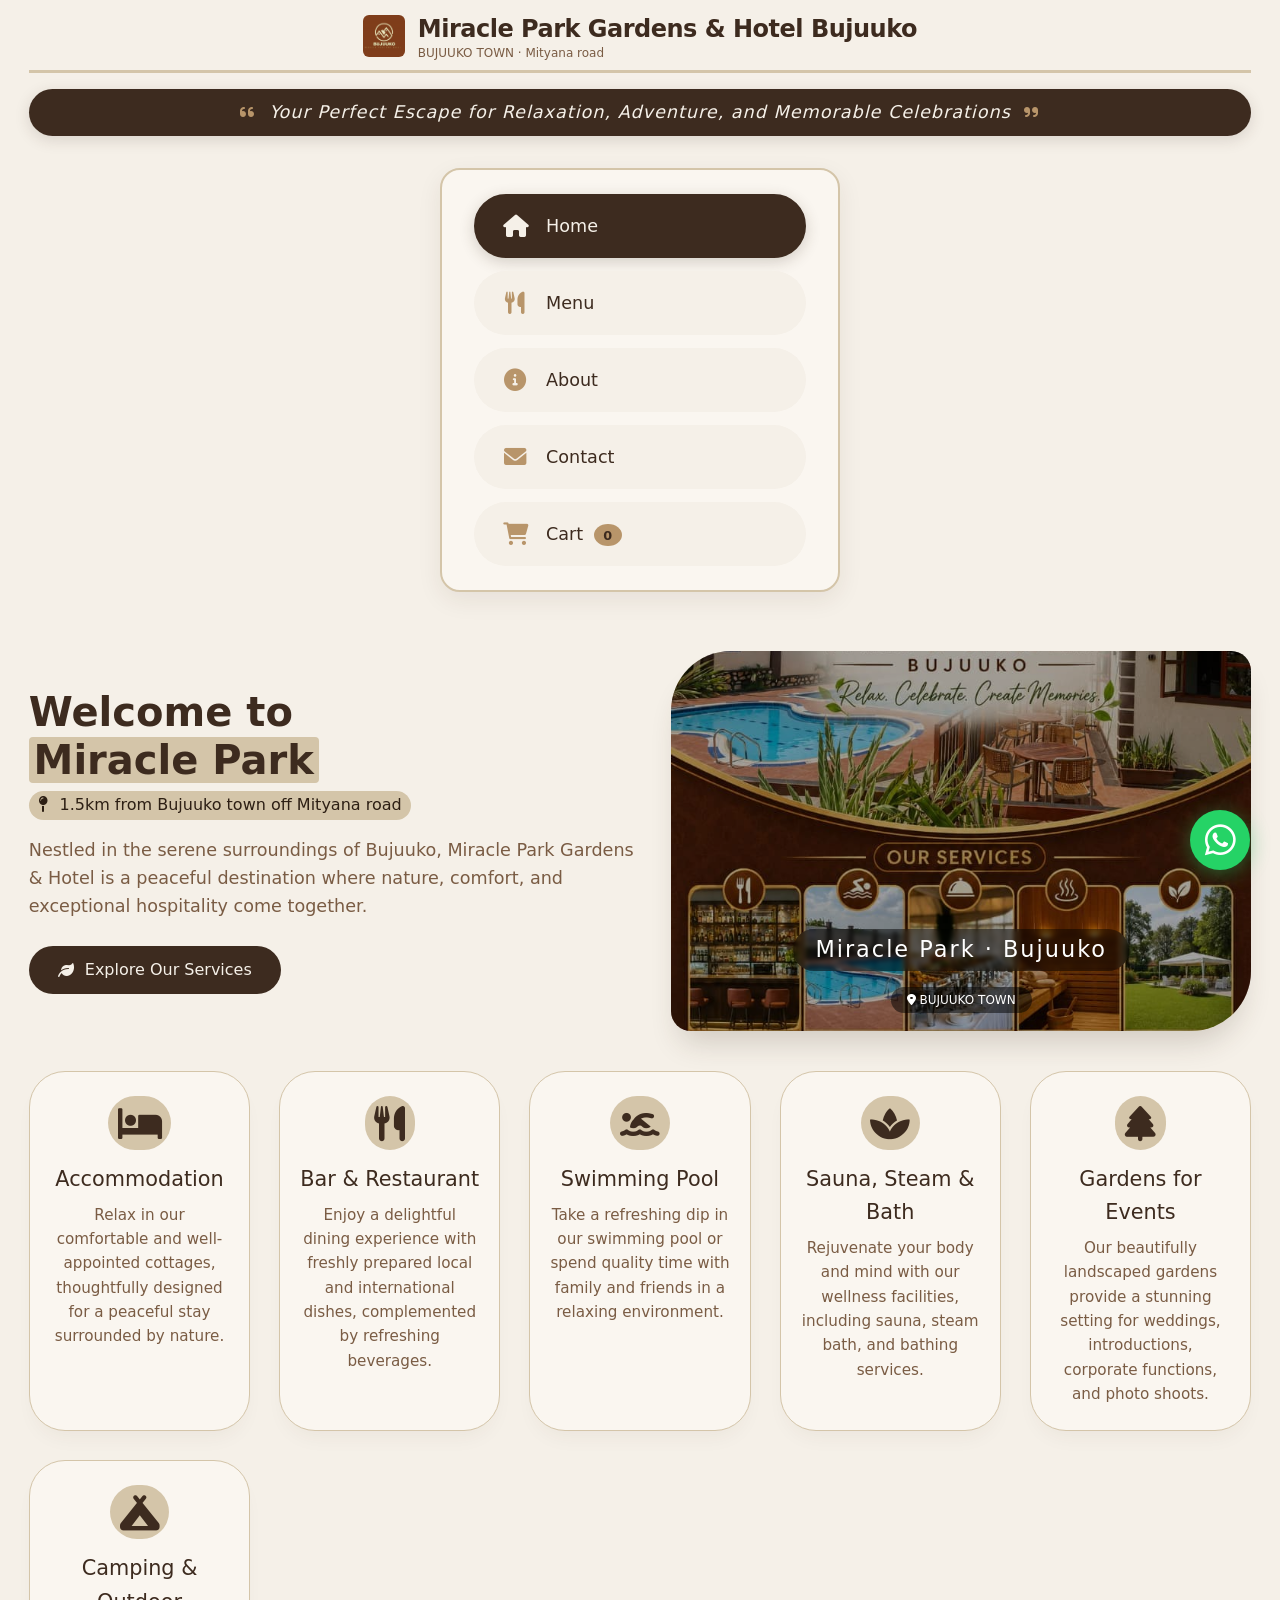
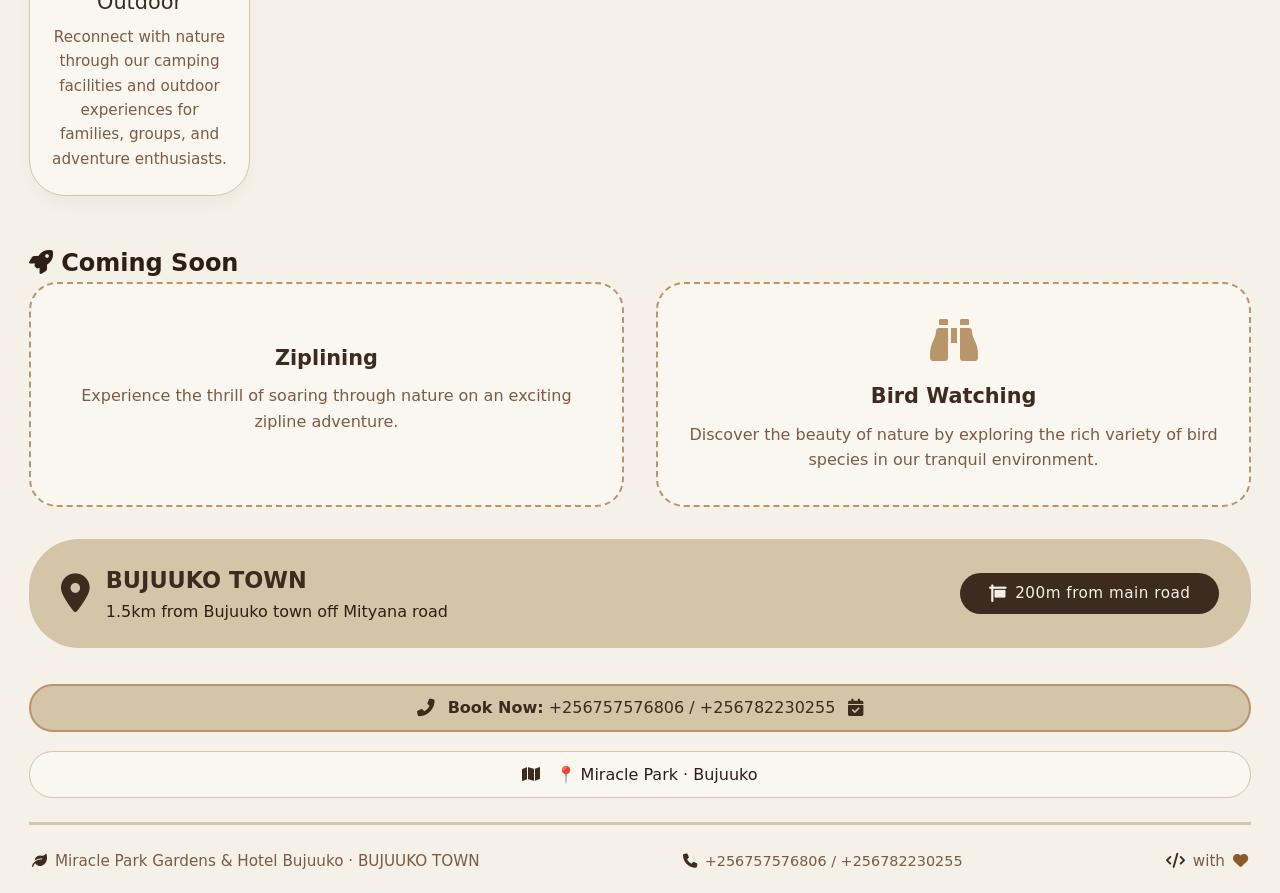
==== commit 5910c402: "Fix HTML encoding issues in index.html" ====
--- a/index.html
+++ b/index.html
@@ -3,7 +3,7 @@
 <head>
     <meta charset="UTF-8" />
     <meta name="viewport" content="width=device-width, initial-scale=1.0" />
-    <title>Bujuuko Miracle Park & Gardens · Home</title>
+    <title>Miracle Park Gardens & Hotel Bujuuko · Home</title>
 
     <!-- Font Awesome Icons (free) -->
     <link rel="stylesheet" href="https://cdnjs.cloudflare.com/ajax/libs/font-awesome/6.0.0-beta3/css/all.min.css" />
@@ -17,9 +17,9 @@
         <header class="navbar">
             <div class="logo">
                 <a href="index.html" style="text-decoration: none; display: flex; align-items: center; gap: 0.8rem;">
-                    <img src="logo.jpeg" alt="Bujuuko Miracle Park Logo" class="logo-img" />
+                    <img src="logo.jpeg" alt="Miracle Park Gardens & Hotel Bujuuko Logo" class="logo-img" />
                     <div>
-                        <h1>Bujuuko Miracle Park & Gardens</h1>
+                        <h1>Miracle Park Gardens & Hotel Bujuuko</h1>
                         <span>BUJUUKO TOWN · Mityana road</span>
                     </div>
                 </a>
@@ -29,7 +29,7 @@
         <!-- ===== SLOGAN BANNER ===== -->
         <div class="slogan-banner">
             <i class="fas fa-quote-left"></i>
-            <span>Relax, Celebrate and Create Memories</span>
+            <span>Your Perfect Escape for Relaxation, Adventure, and Memorable Celebrations</span>
             <i class="fas fa-quote-right"></i>
         </div>
 
@@ -63,92 +63,94 @@
         <div class="hero">
             <div class="hero-text">
                 <h2>
-                    Discover the <br />green heart of
-                    <span class="highlight-town">BUJUUKO</span>
+                    Welcome to <br />
+                    <span class="highlight-town">Miracle Park</span>
                 </h2>
                 <div class="highlight">
                     <i class="fas fa-map-pin" style="margin-right: 6px"></i>
                     1.5km from Bujuuko town off Mityana road
                 </div>
                 <p>
-                    Just <strong>200 meters</strong> from the main road, your garden escape awaits.
+                    Nestled in the serene surroundings of Bujuuko, Miracle Park Gardens & Hotel is a peaceful destination where nature, comfort, and exceptional hospitality come together.
                 </p>
                 <a href="about.html" class="btn-primary">
-                    <i class="fas fa-leaf"></i> Explore Our Gardens
+                    <i class="fas fa-leaf"></i> Explore Our Services
                 </a>
             </div>
             <div class="hero-image">
-                <img src="overview.jpeg" alt="Bujuuko Miracle Park Overview" class="hero-img" />
+                <img src="overview.jpeg" alt="Miracle Park Gardens & Hotel Bujuuko Overview" class="hero-img" />
                 <div class="hero-overlay"></div>
-                <div class="garden-label">Bujuuko · Miracle Park</div>
+                <div class="garden-label">Miracle Park · Bujuuko</div>
                 <div class="hero-location">
                     <i class="fas fa-location-dot"></i> BUJUUKO TOWN
                 </div>
             </div>
         </div>
 
-        <!-- ===== PHOTO GALLERY ===== -->
-        <section class="gallery-section">
+        <!-- ===== SERVICES / FEATURES ===== -->
+        <div class="features">
+            <div class="feature-card">
+                <i class="fas fa-bed"></i>
+                <h3>Accommodation</h3>
+                <p>
+                    Relax in our comfortable and well-appointed cottages, thoughtfully designed for a peaceful stay surrounded by nature.
+                </p>
+            </div>
+            <div class="feature-card">
+                <i class="fas fa-utensils"></i>
+                <h3>Bar & Restaurant</h3>
+                <p>
+                    Enjoy a delightful dining experience with freshly prepared local and international dishes, complemented by refreshing beverages.
+                </p>
+            </div>
+            <div class="feature-card">
+                <i class="fas fa-swimmer"></i>
+                <h3>Swimming Pool</h3>
+                <p>
+                    Take a refreshing dip in our swimming pool or spend quality time with family and friends in a relaxing environment.
+                </p>
+            </div>
+            <div class="feature-card">
+                <i class="fas fa-spa"></i>
+                <h3>Sauna, Steam & Bath</h3>
+                <p>
+                    Rejuvenate your body and mind with our wellness facilities, including sauna, steam bath, and bathing services.
+                </p>
+            </div>
+            <div class="feature-card">
+                <i class="fas fa-tree"></i>
+                <h3>Gardens for Events</h3>
+                <p>
+                    Our beautifully landscaped gardens provide a stunning setting for weddings, introductions, corporate functions, and photo shoots.
+                </p>
+            </div>
+            <div class="feature-card">
+                <i class="fas fa-campground"></i>
+                <h3>Camping & Outdoor</h3>
+                <p>
+                    Reconnect with nature through our camping facilities and outdoor experiences for families, groups, and adventure enthusiasts.
+                </p>
+            </div>
+        </div>
+
+        <!-- ===== COMING SOON ===== -->
+        <section class="coming-soon">
             <h2 class="section-title">
-                <i class="fas fa-camera"></i> Garden Gallery
+                <i class="fas fa-rocket"></i> Coming Soon
             </h2>
-            <div class="gallery-grid">
-                <div class="gallery-item">
-                    <img src="garden1.jpeg" alt="Bujuuko Miracle Park view 1" />
-                </div>
-                <div class="gallery-item">
-                    <img src="garden2.jpeg" alt="Bujuuko Miracle Park view 2" />
-                </div>
-                <div class="gallery-item">
-                    <img src="garden3.jpeg" alt="Bujuuko Miracle Park view 3" />
-                </div>
-                <div class="gallery-item">
-                    <img src="garden4.jpeg" alt="Bujuuko Miracle Park view 4" />
-                </div>
-                <div class="gallery-item">
-                    <img src="garden5.jpeg" alt="Bujuuko Miracle Park view 5" />
-                </div>
-                <div class="gallery-item">
-                    <img src="garden6.jpeg" alt="Bujuuko Miracle Park view 6" />
+            <div class="coming-soon-grid">
+                <div class="coming-soon-card">
+                    <i class="fas fa-zipline"></i>
+                    <h3>Ziplining</h3>
+                    <p>Experience the thrill of soaring through nature on an exciting zipline adventure.</p>
+                </div>
+                <div class="coming-soon-card">
+                    <i class="fas fa-binoculars"></i>
+                    <h3>Bird Watching</h3>
+                    <p>Discover the beauty of nature by exploring the rich variety of bird species in our tranquil environment.</p>
                 </div>
             </div>
         </section>
-
-        <!-- ===== FEATURES / HIGHLIGHTS ===== -->
-        <div class="features">
-            <div class="feature-card">
-                <i class="fas fa-seedling"></i>
-                <h3>Native flora</h3>
-                <p>
-                    Over 80 species of indigenous plants, trees &amp; medicinal
-                    herbs.
-                </p>
-            </div>
-            <div class="feature-card">
-                <i class="fas fa-umbrella-beach"></i>
-                <h3>Peaceful corners</h3>
-                <p>
-                    Secluded benches, ponds &amp; shaded paths — perfect for
-                    relaxation.
-                </p>
-            </div>
-            <div class="feature-card">
-                <i class="fas fa-paw"></i>
-                <h3>Bird &amp; wildlife</h3>
-                <p>
-                    Butterflies, birds and small wildlife thrive in our natural
-                    habitat.
-                </p>
-            </div>
-            <div class="feature-card">
-                <i class="fas fa-tree"></i>
-                <h3>Bujuuko heritage</h3>
-                <p>
-                    Established 1998 · a town landmark with a rich gardening
-                    legacy.
-                </p>
-            </div>
-        </div>
 
         <!-- ===== LOCATION / TOWN + MAIN ROAD INFO ===== -->
         <div class="location-section">
@@ -176,13 +178,13 @@
         <!-- ===== DYNAMIC GREETING MESSAGE ===== -->
         <div class="greeting-message">
             <i class="fas fa-map"></i>
-            <span id="dynamic-greeting">📍 Bujuuko Miracle Park</span>
+            <span id="dynamic-greeting">📍 Miracle Park · Bujuuko</span>
         </div>
 
         <!-- ===== FOOTER ===== -->
         <footer class="footer">
             <div>
-                <i class="fas fa-leaf"></i> Bujuuko Miracle Park & Gardens · BUJUUKO TOWN
+                <i class="fas fa-leaf"></i> Miracle Park Gardens & Hotel Bujuuko · BUJUUKO TOWN
             </div>
             <div class="credit">
                 <i class="fas fa-phone"></i> +256757576806 / +256782230255
--- a/style.css
+++ b/style.css
@@ -1,5 +1,5 @@
 /* ============================================================
-   BUJUUKO MIRACLE PARK & GARDENS - COFFEE BROWN & OFF-WHITE THEME
+   MIRACLE PARK GARDENS & HOTEL BUJUUKO - COFFEE BROWN & OFF-WHITE THEME
    Pages: Home | About | Contact
    ============================================================ */
 
@@ -150,15 +150,13 @@
     color: var(--coffee-gold);
 }
 
-/* ---------- HEADER / NAV ---------- */
+/* ---------- HEADER / NAV LAYOUT ---------- */
 .navbar {
     display: flex;
-    justify-content: space-between;
-    align-items: flex-start;
+    justify-content: center;
+    align-items: center;
     padding: 0.6rem 0 0.4rem;
-    flex-wrap: wrap;
     border-bottom: 3px solid var(--coffee-cream);
-    gap: 1rem;
 }
 
 .logo a {
@@ -191,46 +189,60 @@
     display: block;
 }
 
+/* ---------- NAVIGATION WRAPPER - CENTERED VERTICAL NAV ---------- */
+.nav-wrapper {
+    display: flex;
+    justify-content: center;
+    align-items: center;
+    padding: 1.5rem 0;
+}
+
 /* ---------- VERTICAL NAVIGATION ---------- */
 .vertical-nav {
     display: flex;
     flex-direction: column;
-    gap: 0.5rem;
+    gap: 0.8rem;
     background: var(--warm-white);
-    padding: 0.8rem;
-    border-radius: 16px;
-    border: 1px solid var(--coffee-cream);
-    min-width: 160px;
+    padding: 1.5rem 2rem;
+    border-radius: 20px;
+    border: 2px solid var(--coffee-cream);
+    box-shadow: 0 8px 25px rgba(61, 43, 31, 0.08);
+    min-width: 280px;
+    width: 100%;
+    max-width: 400px;
 }
 
 .vertical-nav .nav-item {
     display: flex;
     align-items: center;
-    gap: 0.8rem;
-    padding: 0.6rem 1rem;
-    border-radius: 12px;
+    gap: 1rem;
+    padding: 1rem 1.5rem;
+    border-radius: 60px;
     text-decoration: none;
     color: var(--coffee-dark);
-    font-size: 1rem;
+    font-size: 1.1rem;
     font-weight: 500;
     transition: 0.3s ease;
-    border: 1px solid transparent;
+    border: 2px solid transparent;
+    background: var(--off-white);
 }
 
 .vertical-nav .nav-item:hover {
     background: var(--coffee-cream);
     border-color: var(--coffee-gold);
+    transform: translateX(5px);
 }
 
 .vertical-nav .nav-item.active {
     background: var(--coffee-dark);
     color: var(--off-white);
     border-color: var(--coffee-dark);
+    box-shadow: 0 4px 15px rgba(61, 43, 31, 0.2);
 }
 
 .vertical-nav .nav-item i {
-    font-size: 1.2rem;
-    width: 24px;
+    font-size: 1.4rem;
+    width: 30px;
     text-align: center;
     color: var(--coffee-gold);
 }
@@ -242,26 +254,52 @@
 .vertical-nav .nav-item .cart-count {
     background: var(--coffee-gold);
     color: var(--coffee-dark);
-    font-size: 0.7rem;
+    font-size: 0.8rem;
     font-weight: 700;
-    padding: 0.1rem 0.5rem;
+    padding: 0.1rem 0.6rem;
     border-radius: 50%;
-    min-width: 20px;
+    min-width: 24px;
     text-align: center;
-    line-height: 1.4;
+    line-height: 1.5;
     display: inline-block;
-    margin-left: 0.2rem;
+    margin-left: 0.3rem;
 }
 
 .vertical-nav .nav-item.active .cart-count {
     background: var(--off-white);
     color: var(--coffee-dark);
+}
+
+/* ---------- FLOATING WHATSAPP ICON ---------- */
+.floating-whatsapp {
+    position: fixed;
+    bottom: 30px;
+    right: 30px;
+    background: #25D366;
+    color: #fff;
+    width: 60px;
+    height: 60px;
+    border-radius: 50%;
+    display: flex;
+    align-items: center;
+    justify-content: center;
+    font-size: 2.2rem;
+    text-decoration: none;
+    box-shadow: 0 4px 20px rgba(37, 211, 102, 0.4);
+    transition: 0.3s ease;
+    z-index: 1000;
+}
+
+.floating-whatsapp:hover {
+    transform: scale(1.1);
+    box-shadow: 0 8px 35px rgba(37, 211, 102, 0.5);
+    color: #fff;
 }
 
 /* ---------- CART TOAST NOTIFICATION ---------- */
 .cart-toast {
     position: fixed;
-    bottom: 30px;
+    bottom: 100px;
     right: 30px;
     background: var(--coffee-dark);
     color: var(--off-white);
@@ -355,24 +393,6 @@
     color: var(--coffee-light);
 }
 
-.signpost-badge {
-    background: var(--warm-white);
-    padding: 0.6rem 1.5rem;
-    border-radius: 60px;
-    display: inline-flex;
-    align-items: center;
-    gap: 0.7rem;
-    font-weight: 500;
-    border-left: 6px solid var(--coffee-dark);
-    box-shadow: 0 4px 10px rgba(0, 0, 0, 0.03);
-    margin-top: 0.5rem;
-}
-
-.signpost-badge i {
-    color: var(--coffee-dark);
-    font-size: 1.2rem;
-}
-
 /* ---------- HERO IMAGE WITH OVERLAY ---------- */
 .hero-image {
     flex: 1 1 380px;
@@ -437,98 +457,6 @@
     z-index: 2;
 }
 
-/* ---------- DIRECTION CARD ---------- */
-.direction-card {
-    border-radius: 40px;
-    padding: 1.2rem 1.8rem;
-    margin: 1.5rem 0 2rem;
-    display: flex;
-    flex-wrap: wrap;
-    align-items: center;
-    justify-content: space-between;
-    background: var(--warm-white);
-    border: 1px solid var(--coffee-cream);
-    box-shadow: 0 8px 18px rgba(61, 43, 31, 0.06);
-}
-
-.direction-item {
-    display: flex;
-    align-items: center;
-    gap: 0.6rem;
-    font-size: 1rem;
-    padding: 0.3rem 0.2rem;
-}
-
-.direction-item i {
-    color: var(--coffee-dark);
-    width: 1.8rem;
-    font-size: 1.3rem;
-    text-align: center;
-}
-
-.direction-item strong {
-    font-weight: 600;
-    color: var(--coffee-dark);
-}
-
-.direction-item .distance-badge {
-    background: var(--coffee-dark);
-    color: var(--off-white);
-    padding: 0.2rem 1rem;
-    border-radius: 60px;
-    font-size: 0.8rem;
-    margin-left: 0.4rem;
-    font-weight: 500;
-}
-
-/* ---------- GALLERY SECTION ---------- */
-.gallery-section {
-    margin: 2.5rem 0;
-}
-
-.section-title {
-    font-size: 2rem;
-    font-weight: 500;
-    color: var(--coffee-dark);
-    margin-bottom: 1.5rem;
-    display: flex;
-    align-items: center;
-    gap: 0.8rem;
-}
-
-.section-title i {
-    color: var(--coffee-dark);
-}
-
-.gallery-grid {
-    display: grid;
-    grid-template-columns: repeat(auto-fill, minmax(240px, 1fr));
-    gap: 1.2rem;
-}
-
-.gallery-item {
-    border-radius: 24px;
-    overflow: hidden;
-    box-shadow: 0 8px 20px rgba(0, 0, 0, 0.08);
-    transition: transform 0.3s ease, box-shadow 0.3s ease;
-    cursor: pointer;
-    background: var(--warm-white);
-    aspect-ratio: 4 / 3;
-    max-height: 220px;
-}
-
-.gallery-item:hover {
-    transform: scale(1.03);
-    box-shadow: 0 12px 30px rgba(61, 43, 31, 0.15);
-}
-
-.gallery-item img {
-    width: 100%;
-    height: 100%;
-    object-fit: cover;
-    display: block;
-}
-
 /* ---------- FEATURES GRID ---------- */
 .features {
     display: grid;
@@ -574,308 +502,52 @@
     font-size: 0.95rem;
 }
 
-/* ---------- FEATURED MENU ---------- */
-.featured-menu {
-    margin: 2.5rem 0;
-}
-
-.menu-subtitle {
+/* ---------- COMING SOON SECTION ---------- */
+.coming-soon {
+    margin: 3rem 0 2rem;
+}
+
+.coming-soon-intro {
     text-align: center;
     color: var(--coffee-light);
-    font-size: 0.95rem;
-    margin-top: -0.5rem;
-    margin-bottom: 1.5rem;
-}
-
-/* ---------- MENU GRID ---------- */
-.menu-grid {
+    font-size: 1.1rem;
+    margin-bottom: 2rem;
+}
+
+.coming-soon-grid {
     display: grid;
-    grid-template-columns: repeat(auto-fill, minmax(200px, 1fr));
-    gap: 1.5rem;
-}
-
-.menu-card {
+    grid-template-columns: repeat(auto-fit, minmax(250px, 1fr));
+    gap: 2rem;
+}
+
+.coming-soon-card {
     background: var(--warm-white);
-    border-radius: 20px;
-    overflow: hidden;
-    box-shadow: 0 4px 15px rgba(0, 0, 0, 0.06);
-    transition: transform 0.3s ease, box-shadow 0.3s ease;
-    border: 1px solid var(--coffee-cream);
-    display: flex;
-    flex-direction: column;
-}
-
-.menu-card:hover {
-    transform: translateY(-4px);
-    box-shadow: 0 8px 25px rgba(61, 43, 31, 0.12);
-}
-
-.menu-card-image {
-    width: 100%;
-    height: 140px;
-    object-fit: cover;
-    background: var(--coffee-cream);
-}
-
-.menu-card-body {
-    padding: 0.8rem 1rem 1rem;
-    flex: 1;
-    display: flex;
-    flex-direction: column;
-}
-
-.menu-card-title {
-    font-size: 0.95rem;
-    font-weight: 600;
-    color: var(--coffee-dark);
-    margin-bottom: 0.2rem;
-}
-
-.menu-card-desc {
-    font-size: 0.75rem;
+    padding: 2rem 1.5rem;
+    border-radius: 28px;
+    text-align: center;
+    border: 2px dashed var(--coffee-gold);
+    transition: 0.3s;
+}
+
+.coming-soon-card:hover {
+    transform: translateY(-5px);
+    box-shadow: 0 12px 30px rgba(61, 43, 31, 0.08);
+}
+
+.coming-soon-card i {
+    font-size: 3rem;
+    color: var(--coffee-gold);
+    margin-bottom: 1rem;
+}
+
+.coming-soon-card h3 {
+    font-size: 1.3rem;
+    color: var(--coffee-dark);
+    margin-bottom: 0.5rem;
+}
+
+.coming-soon-card p {
     color: var(--coffee-light);
-    margin-bottom: 0.4rem;
-    flex: 1;
-    line-height: 1.3;
-}
-
-.menu-card-price {
-    font-size: 1rem;
-    font-weight: 700;
-    color: var(--coffee-dark);
-    margin-bottom: 0.6rem;
-}
-
-.menu-card .btn-add-cart {
-    background: var(--coffee-dark);
-    color: var(--off-white);
-    border: none;
-    padding: 0.4rem 0.8rem;
-    border-radius: 60px;
-    font-size: 0.8rem;
-    font-weight: 500;
-    cursor: pointer;
-    transition: 0.3s;
-    display: inline-flex;
-    align-items: center;
-    justify-content: center;
-    gap: 0.4rem;
-    width: 100%;
-}
-
-.menu-card .btn-add-cart:hover {
-    background: var(--coffee-medium);
-    transform: scale(1.02);
-}
-
-.menu-card .btn-add-cart:active {
-    transform: scale(0.95);
-}
-
-.menu-card .btn-add-cart i {
-    font-size: 0.8rem;
-}
-
-/* ---------- MENU TABS ---------- */
-.menu-tabs {
-    display: flex;
-    flex-wrap: wrap;
-    gap: 0.6rem;
-    margin: 1.5rem 0 2rem;
-    justify-content: center;
-}
-
-.tab-btn {
-    background: var(--warm-white);
-    color: var(--coffee-medium);
-    border: 2px solid var(--coffee-cream);
-    padding: 0.4rem 1rem;
-    border-radius: 60px;
-    font-size: 0.8rem;
-    font-weight: 500;
-    cursor: pointer;
-    transition: 0.3s;
-}
-
-.tab-btn:hover {
-    border-color: var(--coffee-gold);
-    color: var(--coffee-dark);
-}
-
-.tab-btn.active {
-    background: var(--coffee-dark);
-    color: var(--off-white);
-    border-color: var(--coffee-dark);
-}
-
-/* ---------- CART PAGE ---------- */
-.cart-page {
-    display: grid;
-    grid-template-columns: 2fr 1fr;
-    gap: 2rem;
-    margin: 2rem 0 3rem;
-}
-
-.cart-items-empty {
-    text-align: center;
-    padding: 3rem 1rem;
-    background: var(--warm-white);
-    border-radius: 30px;
-    border: 2px dashed var(--coffee-cream);
-}
-
-.cart-items-empty i {
-    font-size: 3rem;
-    color: var(--coffee-cream);
-    margin-bottom: 1rem;
-}
-
-.cart-items-empty h3 {
-    color: var(--coffee-light);
-    margin-bottom: 0.5rem;
-}
-
-.cart-item {
-    display: flex;
-    align-items: center;
-    gap: 1rem;
-    padding: 0.8rem 0;
-    border-bottom: 1px solid var(--coffee-cream);
-}
-
-.cart-item:last-child {
-    border-bottom: none;
-}
-
-.cart-item-img {
-    width: 60px;
-    height: 60px;
-    object-fit: cover;
-    border-radius: 12px;
-    background: var(--coffee-cream);
-}
-
-.cart-item-info {
-    flex: 1;
-}
-
-.cart-item-info h4 {
-    font-size: 0.95rem;
-    color: var(--coffee-dark);
-}
-
-.cart-item-info p {
-    font-size: 0.85rem;
-    color: var(--coffee-light);
-}
-
-.cart-item-qty {
-    display: flex;
-    align-items: center;
-    gap: 0.5rem;
-}
-
-.cart-item-qty button {
-    background: var(--coffee-cream);
-    border: none;
-    width: 28px;
-    height: 28px;
-    border-radius: 50%;
-    font-size: 1rem;
-    cursor: pointer;
-    transition: 0.3s;
-    color: var(--coffee-dark);
-    font-weight: 700;
-}
-
-.cart-item-qty button:hover {
-    background: var(--coffee-gold);
-}
-
-.cart-item-qty span {
-    font-weight: 600;
-    min-width: 24px;
-    text-align: center;
-    color: var(--coffee-dark);
-}
-
-.cart-item-remove {
-    background: none;
-    border: none;
-    color: #e74c3c;
-    cursor: pointer;
-    font-size: 1.1rem;
-    transition: 0.3s;
-    padding: 0.3rem;
-}
-
-.cart-item-remove:hover {
-    transform: scale(1.2);
-}
-
-/* ---------- CART SUMMARY ---------- */
-.cart-summary {
-    background: var(--warm-white);
-    padding: 1.5rem;
-    border-radius: 28px;
-    border: 1px solid var(--coffee-cream);
-    align-self: start;
-    position: sticky;
-    top: 20px;
-}
-
-.cart-summary h3 {
-    font-size: 1.3rem;
-    color: var(--coffee-dark);
-    margin-bottom: 1rem;
-    padding-bottom: 0.5rem;
-    border-bottom: 2px solid var(--coffee-cream);
-}
-
-.cart-summary-row {
-    display: flex;
-    justify-content: space-between;
-    padding: 0.5rem 0;
-    color: var(--coffee-light);
-    font-size: 0.95rem;
-}
-
-.cart-summary-row.total {
-    font-weight: 700;
-    font-size: 1.2rem;
-    color: var(--coffee-dark);
-    border-top: 2px solid var(--coffee-cream);
-    padding-top: 0.8rem;
-    margin-top: 0.5rem;
-}
-
-.btn-place-order {
-    width: 100%;
-    background: var(--coffee-dark);
-    color: var(--off-white);
-    border: none;
-    padding: 0.8rem;
-    border-radius: 60px;
-    font-size: 1rem;
-    font-weight: 600;
-    cursor: pointer;
-    transition: 0.3s;
-    margin-top: 1rem;
-    display: flex;
-    align-items: center;
-    justify-content: center;
-    gap: 0.6rem;
-}
-
-.btn-place-order:hover {
-    background: var(--coffee-medium);
-    transform: scale(1.02);
-}
-
-.btn-place-order:disabled {
-    opacity: 0.5;
-    cursor: not-allowed;
-    transform: none;
 }
 
 /* ---------- LOCATION SECTION ---------- */
@@ -1172,6 +844,74 @@
 .offer-card p {
     color: var(--coffee-light);
     font-size: 0.9rem;
+}
+
+/* ---------- WHY CHOOSE SECTION ---------- */
+.why-choose {
+    margin: 3rem 0;
+}
+
+.why-grid {
+    display: grid;
+    grid-template-columns: repeat(auto-fit, minmax(280px, 1fr));
+    gap: 0.8rem 2rem;
+    background: var(--warm-white);
+    padding: 2rem;
+    border-radius: 28px;
+    border: 1px solid var(--coffee-cream);
+}
+
+.why-item {
+    display: flex;
+    align-items: center;
+    gap: 0.8rem;
+    padding: 0.5rem 0;
+    color: var(--coffee-dark);
+    font-size: 1rem;
+}
+
+.why-item i {
+    color: var(--coffee-gold);
+    font-size: 1.2rem;
+    width: 24px;
+    text-align: center;
+}
+
+/* ---------- EXPERIENCE SECTION ---------- */
+.experience-section {
+    background: var(--coffee-dark);
+    color: var(--off-white);
+    border-radius: 50px;
+    padding: 3rem 2.5rem;
+    margin: 2.5rem 0 2.8rem;
+    text-align: center;
+}
+
+.experience-content h2 {
+    font-size: 2rem;
+    font-weight: 600;
+    margin-bottom: 1rem;
+}
+
+.experience-content h2 i {
+    color: var(--coffee-gold);
+    margin-right: 0.5rem;
+}
+
+.experience-content p {
+    font-size: 1.1rem;
+    max-width: 700px;
+    margin: 0 auto 1.5rem;
+    opacity: 0.9;
+}
+
+.experience-content .btn-primary {
+    background: var(--coffee-gold);
+    color: var(--coffee-dark);
+}
+
+.experience-content .btn-primary:hover {
+    background: var(--off-white);
 }
 
 /* ---------- TESTIMONIALS ---------- */
@@ -1628,37 +1368,303 @@
 }
 
 /* ============================================================
-   WHATSAPP CONTACT BUTTON (Contact Page)
+   MENU GRID STYLES
    ============================================================ */
 
-.whatsapp-contact {
-    margin: 1.2rem 0;
-}
-
-.whatsapp-btn {
+.menu-grid {
+    display: grid;
+    grid-template-columns: repeat(auto-fill, minmax(200px, 1fr));
+    gap: 1.5rem;
+}
+
+.menu-card {
+    background: var(--warm-white);
+    border-radius: 20px;
+    overflow: hidden;
+    box-shadow: 0 4px 15px rgba(0, 0, 0, 0.06);
+    transition: transform 0.3s ease, box-shadow 0.3s ease;
+    border: 1px solid var(--coffee-cream);
+    display: flex;
+    flex-direction: column;
+}
+
+.menu-card:hover {
+    transform: translateY(-4px);
+    box-shadow: 0 8px 25px rgba(61, 43, 31, 0.12);
+}
+
+.menu-card-image {
+    width: 100%;
+    height: 140px;
+    object-fit: cover;
+    background: var(--coffee-cream);
+}
+
+.menu-card-body {
+    padding: 0.8rem 1rem 1rem;
+    flex: 1;
+    display: flex;
+    flex-direction: column;
+}
+
+.menu-card-title {
+    font-size: 0.95rem;
+    font-weight: 600;
+    color: var(--coffee-dark);
+    margin-bottom: 0.2rem;
+}
+
+.menu-card-desc {
+    font-size: 0.75rem;
+    color: var(--coffee-light);
+    margin-bottom: 0.4rem;
+    flex: 1;
+    line-height: 1.3;
+}
+
+.menu-card-price {
+    font-size: 1rem;
+    font-weight: 700;
+    color: var(--coffee-dark);
+    margin-bottom: 0.6rem;
+}
+
+.menu-card .btn-add-cart {
+    background: var(--coffee-dark);
+    color: var(--off-white);
+    border: none;
+    padding: 0.4rem 0.8rem;
+    border-radius: 60px;
+    font-size: 0.8rem;
+    font-weight: 500;
+    cursor: pointer;
+    transition: 0.3s;
     display: inline-flex;
     align-items: center;
-    gap: 0.8rem;
-    padding: 0.8rem 1.8rem;
-    background: #25D366;
-    color: #fff;
+    justify-content: center;
+    gap: 0.4rem;
+    width: 100%;
+}
+
+.menu-card .btn-add-cart:hover {
+    background: var(--coffee-medium);
+    transform: scale(1.02);
+}
+
+.menu-card .btn-add-cart:active {
+    transform: scale(0.95);
+}
+
+.menu-card .btn-add-cart i {
+    font-size: 0.8rem;
+}
+
+/* ============================================================
+   MENU TABS
+   ============================================================ */
+
+.menu-tabs {
+    display: flex;
+    flex-wrap: wrap;
+    gap: 0.6rem;
+    margin: 1.5rem 0 2rem;
+    justify-content: center;
+}
+
+.tab-btn {
+    background: var(--warm-white);
+    color: var(--coffee-medium);
+    border: 2px solid var(--coffee-cream);
+    padding: 0.4rem 1rem;
     border-radius: 60px;
-    text-decoration: none;
+    font-size: 0.8rem;
+    font-weight: 500;
+    cursor: pointer;
+    transition: 0.3s;
+}
+
+.tab-btn:hover {
+    border-color: var(--coffee-gold);
+    color: var(--coffee-dark);
+}
+
+.tab-btn.active {
+    background: var(--coffee-dark);
+    color: var(--off-white);
+    border-color: var(--coffee-dark);
+}
+
+/* ============================================================
+   CART PAGE STYLES
+   ============================================================ */
+
+.cart-page {
+    display: grid;
+    grid-template-columns: 2fr 1fr;
+    gap: 2rem;
+    margin: 2rem 0 3rem;
+}
+
+.cart-items-empty {
+    text-align: center;
+    padding: 3rem 1rem;
+    background: var(--warm-white);
+    border-radius: 30px;
+    border: 2px dashed var(--coffee-cream);
+}
+
+.cart-items-empty i {
+    font-size: 3rem;
+    color: var(--coffee-cream);
+    margin-bottom: 1rem;
+}
+
+.cart-items-empty h3 {
+    color: var(--coffee-light);
+    margin-bottom: 0.5rem;
+}
+
+.cart-item {
+    display: flex;
+    align-items: center;
+    gap: 1rem;
+    padding: 0.8rem 0;
+    border-bottom: 1px solid var(--coffee-cream);
+}
+
+.cart-item:last-child {
+    border-bottom: none;
+}
+
+.cart-item-img {
+    width: 60px;
+    height: 60px;
+    object-fit: cover;
+    border-radius: 12px;
+    background: var(--coffee-cream);
+}
+
+.cart-item-info {
+    flex: 1;
+}
+
+.cart-item-info h4 {
+    font-size: 0.95rem;
+    color: var(--coffee-dark);
+}
+
+.cart-item-info p {
+    font-size: 0.85rem;
+    color: var(--coffee-light);
+}
+
+.cart-item-qty {
+    display: flex;
+    align-items: center;
+    gap: 0.5rem;
+}
+
+.cart-item-qty button {
+    background: var(--coffee-cream);
+    border: none;
+    width: 28px;
+    height: 28px;
+    border-radius: 50%;
     font-size: 1rem;
-    font-weight: 500;
-    transition: 0.3s ease;
+    cursor: pointer;
+    transition: 0.3s;
+    color: var(--coffee-dark);
+    font-weight: 700;
+}
+
+.cart-item-qty button:hover {
+    background: var(--coffee-gold);
+}
+
+.cart-item-qty span {
+    font-weight: 600;
+    min-width: 24px;
+    text-align: center;
+    color: var(--coffee-dark);
+}
+
+.cart-item-remove {
+    background: none;
+    border: none;
+    color: #e74c3c;
+    cursor: pointer;
+    font-size: 1.1rem;
+    transition: 0.3s;
+    padding: 0.3rem;
+}
+
+.cart-item-remove:hover {
+    transform: scale(1.2);
+}
+
+/* ---------- CART SUMMARY ---------- */
+.cart-summary {
+    background: var(--warm-white);
+    padding: 1.5rem;
+    border-radius: 28px;
+    border: 1px solid var(--coffee-cream);
+    align-self: start;
+    position: sticky;
+    top: 20px;
+}
+
+.cart-summary h3 {
+    font-size: 1.3rem;
+    color: var(--coffee-dark);
+    margin-bottom: 1rem;
+    padding-bottom: 0.5rem;
+    border-bottom: 2px solid var(--coffee-cream);
+}
+
+.cart-summary-row {
+    display: flex;
+    justify-content: space-between;
+    padding: 0.5rem 0;
+    color: var(--coffee-light);
+    font-size: 0.95rem;
+}
+
+.cart-summary-row.total {
+    font-weight: 700;
+    font-size: 1.2rem;
+    color: var(--coffee-dark);
+    border-top: 2px solid var(--coffee-cream);
+    padding-top: 0.8rem;
+    margin-top: 0.5rem;
+}
+
+.btn-place-order {
     width: 100%;
+    background: var(--coffee-dark);
+    color: var(--off-white);
+    border: none;
+    padding: 0.8rem;
+    border-radius: 60px;
+    font-size: 1rem;
+    font-weight: 600;
+    cursor: pointer;
+    transition: 0.3s;
+    margin-top: 1rem;
+    display: flex;
+    align-items: center;
     justify-content: center;
-}
-
-.whatsapp-btn:hover {
+    gap: 0.6rem;
+}
+
+.btn-place-order:hover {
+    background: var(--coffee-medium);
     transform: scale(1.02);
-    box-shadow: 0 8px 25px rgba(37, 211, 102, 0.3);
-    color: #fff;
-}
-
-.whatsapp-btn i {
-    font-size: 1.5rem;
+}
+
+.btn-place-order:disabled {
+    opacity: 0.5;
+    cursor: not-allowed;
+    transform: none;
 }
 
 /* ============================================================
@@ -1686,9 +1692,47 @@
         font-size: 1rem;
         padding: 0.5rem 1rem;
     }
+
+    .coming-soon-grid {
+        grid-template-columns: 1fr;
+    }
+
+    .why-grid {
+        grid-template-columns: 1fr;
+        padding: 1.2rem;
+    }
+
+    .experience-section {
+        padding: 2rem 1.2rem;
+        border-radius: 30px;
+    }
+
+    .experience-content h2 {
+        font-size: 1.5rem;
+    }
+
+    .experience-content p {
+        font-size: 1rem;
+    }
 }
 
 @media (max-width: 768px) {
+    .vertical-nav {
+        min-width: 220px;
+        padding: 1.2rem 1.5rem;
+        max-width: 90%;
+    }
+
+    .vertical-nav .nav-item {
+        font-size: 1rem;
+        padding: 0.8rem 1.2rem;
+    }
+
+    .vertical-nav .nav-item i {
+        font-size: 1.2rem;
+        width: 26px;
+    }
+
     .menu-grid {
         grid-template-columns: repeat(auto-fill, minmax(160px, 1fr));
         gap: 1rem;
@@ -1736,11 +1780,6 @@
         border-radius: 20px;
     }
 
-    .menu-subtitle {
-        font-size: 0.8rem;
-        margin-bottom: 0.6rem;
-    }
-
     .section-title {
         font-size: 1.6rem;
     }
@@ -1761,13 +1800,43 @@
         font-size: 0.75rem;
         padding: 0.3rem 0.8rem;
     }
+
+    .floating-whatsapp {
+        width: 50px;
+        height: 50px;
+        font-size: 1.8rem;
+        bottom: 20px;
+        right: 20px;
+    }
+
+    .coming-soon-grid {
+        grid-template-columns: 1fr;
+    }
+
+    .why-grid {
+        grid-template-columns: 1fr;
+        padding: 1.2rem;
+    }
+
+    .experience-section {
+        padding: 2rem 1.2rem;
+        border-radius: 30px;
+    }
+
+    .experience-content h2 {
+        font-size: 1.5rem;
+    }
+
+    .experience-content p {
+        font-size: 1rem;
+    }
 }
 
 @media (max-width: 650px) {
     .navbar {
         flex-direction: column;
-        align-items: stretch;
-        gap: 0.6rem;
+        align-items: center;
+        gap: 0.4rem;
         padding: 0.5rem 0 0.3rem;
     }
 
@@ -1786,29 +1855,6 @@
 
     .logo-img {
         height: 34px;
-    }
-
-    .vertical-nav {
-        flex-direction: row;
-        flex-wrap: wrap;
-        justify-content: center;
-        min-width: unset;
-        padding: 0.5rem;
-        gap: 0.3rem;
-        border-radius: 12px;
-    }
-
-    .vertical-nav .nav-item {
-        font-size: 0.85rem;
-        padding: 0.4rem 0.7rem;
-        gap: 0.4rem;
-        flex: 0 1 auto;
-        border-radius: 8px;
-    }
-
-    .vertical-nav .nav-item i {
-        font-size: 1rem;
-        width: 20px;
     }
 
     .hero-text h2 {
@@ -1837,80 +1883,10 @@
         bottom: 12px;
     }
 
-    .direction-card {
-        flex-direction: column;
-        align-items: flex-start;
-        gap: 0.6rem;
-        padding: 1rem 1.2rem;
-    }
-
     .location-section {
         flex-direction: column;
         align-items: flex-start;
         padding: 1.2rem 1.5rem;
-    }
-
-    .gallery-grid {
-        grid-template-columns: repeat(auto-fill, minmax(150px, 1fr));
-        gap: 0.6rem;
-    }
-
-    .gallery-item {
-        max-height: 160px;
-    }
-
-    .close-lightbox {
-        top: 20px;
-        right: 25px;
-        font-size: 2.5rem;
-    }
-
-    .lightbox-content {
-        max-width: 95%;
-        max-height: 80%;
-    }
-
-    .about-stats {
-        gap: 0.8rem;
-    }
-
-    .stat-item {
-        min-width: 60px;
-        padding: 0.6rem 1rem;
-    }
-
-    .stat-number {
-        font-size: 1.5rem;
-    }
-
-    .testimonial-grid {
-        grid-template-columns: 1fr;
-    }
-
-    .offer-grid {
-        grid-template-columns: 1fr;
-    }
-
-    .contact-form-wrapper h2,
-    .contact-info h2 {
-        font-size: 1.3rem;
-    }
-
-    .info-item {
-        flex-direction: column;
-        gap: 0.2rem;
-    }
-
-    .info-item i {
-        width: auto;
-    }
-
-    .social-icons {
-        justify-content: center;
-    }
-
-    .map-placeholder {
-        padding: 1.5rem 1rem;
     }
 
     .page-hero h1 {
@@ -1951,6 +1927,52 @@
         justify-content: center;
         font-size: 0.85rem;
     }
+
+    .vertical-nav {
+        min-width: 200px;
+        padding: 1rem 1.2rem;
+        max-width: 95%;
+    }
+
+    .vertical-nav .nav-item {
+        font-size: 0.95rem;
+        padding: 0.7rem 1rem;
+    }
+
+    .vertical-nav .nav-item i {
+        font-size: 1.1rem;
+        width: 24px;
+    }
+
+    .floating-whatsapp {
+        width: 45px;
+        height: 45px;
+        font-size: 1.6rem;
+        bottom: 15px;
+        right: 15px;
+    }
+
+    .coming-soon-grid {
+        grid-template-columns: 1fr;
+    }
+
+    .why-grid {
+        grid-template-columns: 1fr;
+        padding: 1rem;
+    }
+
+    .experience-section {
+        padding: 1.5rem 1rem;
+        border-radius: 24px;
+    }
+
+    .experience-content h2 {
+        font-size: 1.3rem;
+    }
+
+    .experience-content p {
+        font-size: 0.95rem;
+    }
 }
 
 @media (max-width: 480px) {
@@ -1974,17 +1996,6 @@
 
     .logo-img {
         height: 28px;
-    }
-
-    .vertical-nav .nav-item {
-        font-size: 0.75rem;
-        padding: 0.3rem 0.5rem;
-        gap: 0.3rem;
-    }
-
-    .vertical-nav .nav-item i {
-        font-size: 0.85rem;
-        width: 18px;
     }
 
     .hero-text h2 {
@@ -2019,15 +2030,6 @@
 
     .feature-card {
         padding: 1rem;
-    }
-
-    .gallery-grid {
-        grid-template-columns: repeat(auto-fill, minmax(120px, 1fr));
-        gap: 0.5rem;
-    }
-
-    .gallery-item {
-        max-height: 120px;
     }
 
     .footer {
@@ -2128,11 +2130,6 @@
         margin: 0.8rem 0;
     }
 
-    .menu-subtitle {
-        font-size: 0.7rem;
-        margin-bottom: 0.4rem;
-    }
-
     .location-text .town {
         font-size: 1.1rem;
     }
@@ -2174,12 +2171,91 @@
         height: 50px;
     }
 
-    .whatsapp-btn {
+    .vertical-nav {
+        min-width: 180px;
+        padding: 0.8rem 1rem;
+        border-radius: 16px;
+        max-width: 100%;
+    }
+
+    .vertical-nav .nav-item {
         font-size: 0.85rem;
+        padding: 0.6rem 0.8rem;
+        gap: 0.6rem;
+        border-radius: 40px;
+    }
+
+    .vertical-nav .nav-item i {
+        font-size: 1rem;
+        width: 22px;
+    }
+
+    .floating-whatsapp {
+        width: 40px;
+        height: 40px;
+        font-size: 1.4rem;
+        bottom: 12px;
+        right: 12px;
+    }
+
+    .cart-toast {
+        bottom: 70px;
+        right: 15px;
+        font-size: 0.8rem;
         padding: 0.6rem 1rem;
-    }
-
-    .whatsapp-btn i {
-        font-size: 1.2rem;
-    }
-}
+        max-width: 200px;
+    }
+
+    .coming-soon-grid {
+        grid-template-columns: 1fr;
+    }
+
+    .coming-soon-card {
+        padding: 1.2rem;
+    }
+
+    .coming-soon-card i {
+        font-size: 2.2rem;
+    }
+
+    .coming-soon-card h3 {
+        font-size: 1.1rem;
+    }
+
+    .why-grid {
+        grid-template-columns: 1fr;
+        padding: 0.8rem;
+        gap: 0.3rem;
+    }
+
+    .why-item {
+        font-size: 0.9rem;
+        padding: 0.3rem 0;
+    }
+
+    .experience-section {
+        padding: 1.2rem 0.8rem;
+        border-radius: 20px;
+    }
+
+    .experience-content h2 {
+        font-size: 1.1rem;
+    }
+
+    .experience-content p {
+        font-size: 0.85rem;
+    }
+
+    .about-stats {
+        gap: 0.5rem;
+    }
+
+    .stat-item {
+        min-width: 60px;
+        padding: 0.5rem 0.8rem;
+    }
+
+    .stat-number {
+        font-size: 1.3rem;
+    }
+}
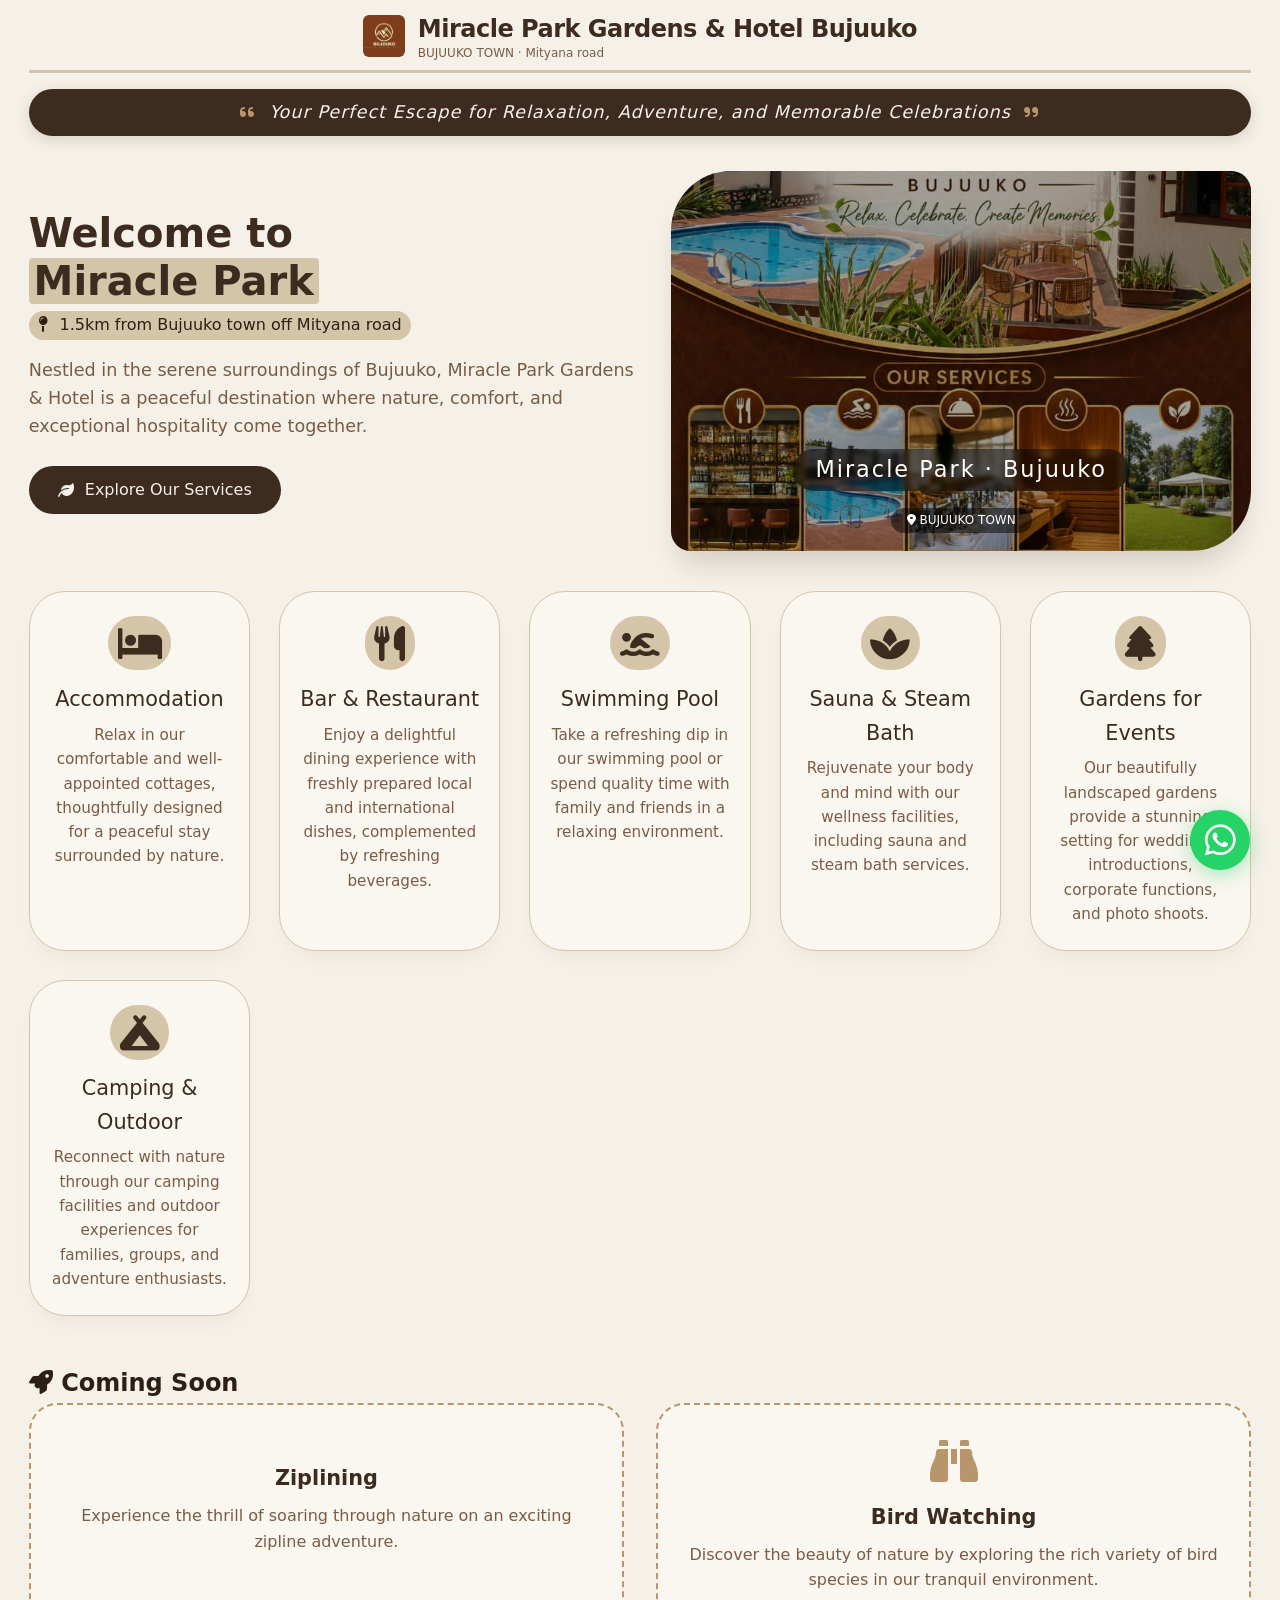
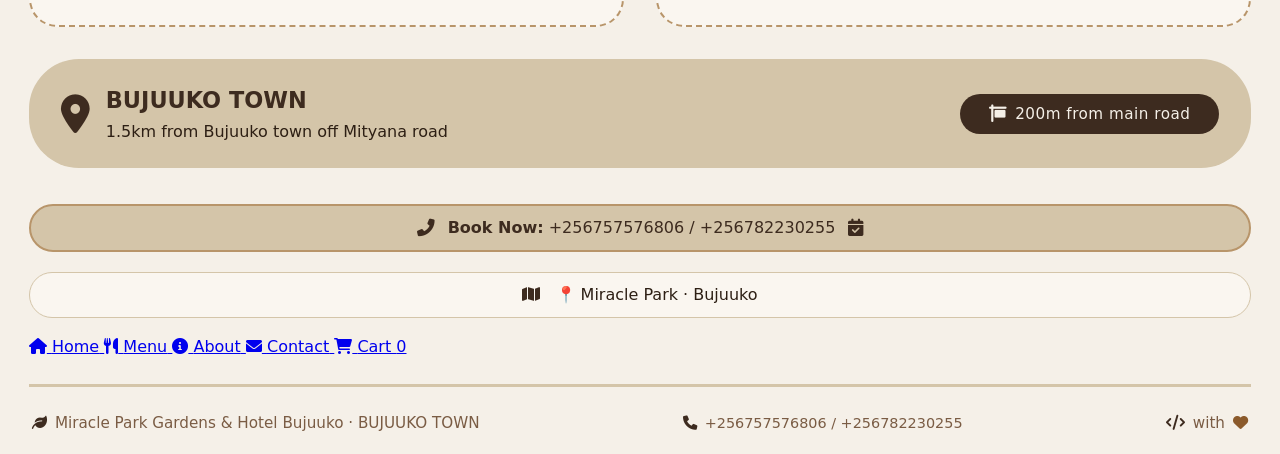
==== commit 894e226e: "Restore index.html content Restored the original content of index.html after it was removed." ====
--- a/index.html
+++ b/index.html
@@ -13,7 +13,7 @@
 </head>
 <body>
     <div class="container">
-        <!-- ===== HEADER / NAV ===== -->
+        <!-- ===== HEADER / LOGO ===== -->
         <header class="navbar">
             <div class="logo">
                 <a href="index.html" style="text-decoration: none; display: flex; align-items: center; gap: 0.8rem;">
@@ -31,32 +31,6 @@
             <i class="fas fa-quote-left"></i>
             <span>Your Perfect Escape for Relaxation, Adventure, and Memorable Celebrations</span>
             <i class="fas fa-quote-right"></i>
-        </div>
-
-        <!-- ===== VERTICAL NAVIGATION ===== -->
-        <div class="nav-wrapper">
-            <nav class="vertical-nav">
-                <a href="index.html" class="nav-item active">
-                    <i class="fas fa-home"></i>
-                    <span>Home</span>
-                </a>
-                <a href="menu.html" class="nav-item">
-                    <i class="fas fa-utensils"></i>
-                    <span>Menu</span>
-                </a>
-                <a href="about.html" class="nav-item">
-                    <i class="fas fa-info-circle"></i>
-                    <span>About</span>
-                </a>
-                <a href="contact.html" class="nav-item">
-                    <i class="fas fa-envelope"></i>
-                    <span>Contact</span>
-                </a>
-                <a href="cart.html" class="nav-item cart-link">
-                    <i class="fas fa-shopping-cart"></i>
-                    <span>Cart <span class="cart-count" id="cartCount">0</span></span>
-                </a>
-            </nav>
         </div>
 
         <!-- ===== HERO SECTION ===== -->
@@ -112,9 +86,9 @@
             </div>
             <div class="feature-card">
                 <i class="fas fa-spa"></i>
-                <h3>Sauna, Steam & Bath</h3>
-                <p>
-                    Rejuvenate your body and mind with our wellness facilities, including sauna, steam bath, and bathing services.
+                <h3>Sauna & Steam Bath</h3>
+                <p>
+                    Rejuvenate your body and mind with our wellness facilities, including sauna and steam bath services.
                 </p>
             </div>
             <div class="feature-card">
@@ -181,6 +155,32 @@
             <span id="dynamic-greeting">📍 Miracle Park · Bujuuko</span>
         </div>
 
+        <!-- ===== VERTICAL NAVIGATION (BOTTOM) ===== -->
+        <div class="nav-wrapper-bottom">
+            <nav class="vertical-nav-bottom">
+                <a href="index.html" class="nav-item-bottom active">
+                    <i class="fas fa-home"></i>
+                    <span>Home</span>
+                </a>
+                <a href="menu.html" class="nav-item-bottom">
+                    <i class="fas fa-utensils"></i>
+                    <span>Menu</span>
+                </a>
+                <a href="about.html" class="nav-item-bottom">
+                    <i class="fas fa-info-circle"></i>
+                    <span>About</span>
+                </a>
+                <a href="contact.html" class="nav-item-bottom">
+                    <i class="fas fa-envelope"></i>
+                    <span>Contact</span>
+                </a>
+                <a href="cart.html" class="nav-item-bottom cart-link">
+                    <i class="fas fa-shopping-cart"></i>
+                    <span>Cart <span class="cart-count" id="cartCount">0</span></span>
+                </a>
+            </nav>
+        </div>
+
         <!-- ===== FOOTER ===== -->
         <footer class="footer">
             <div>
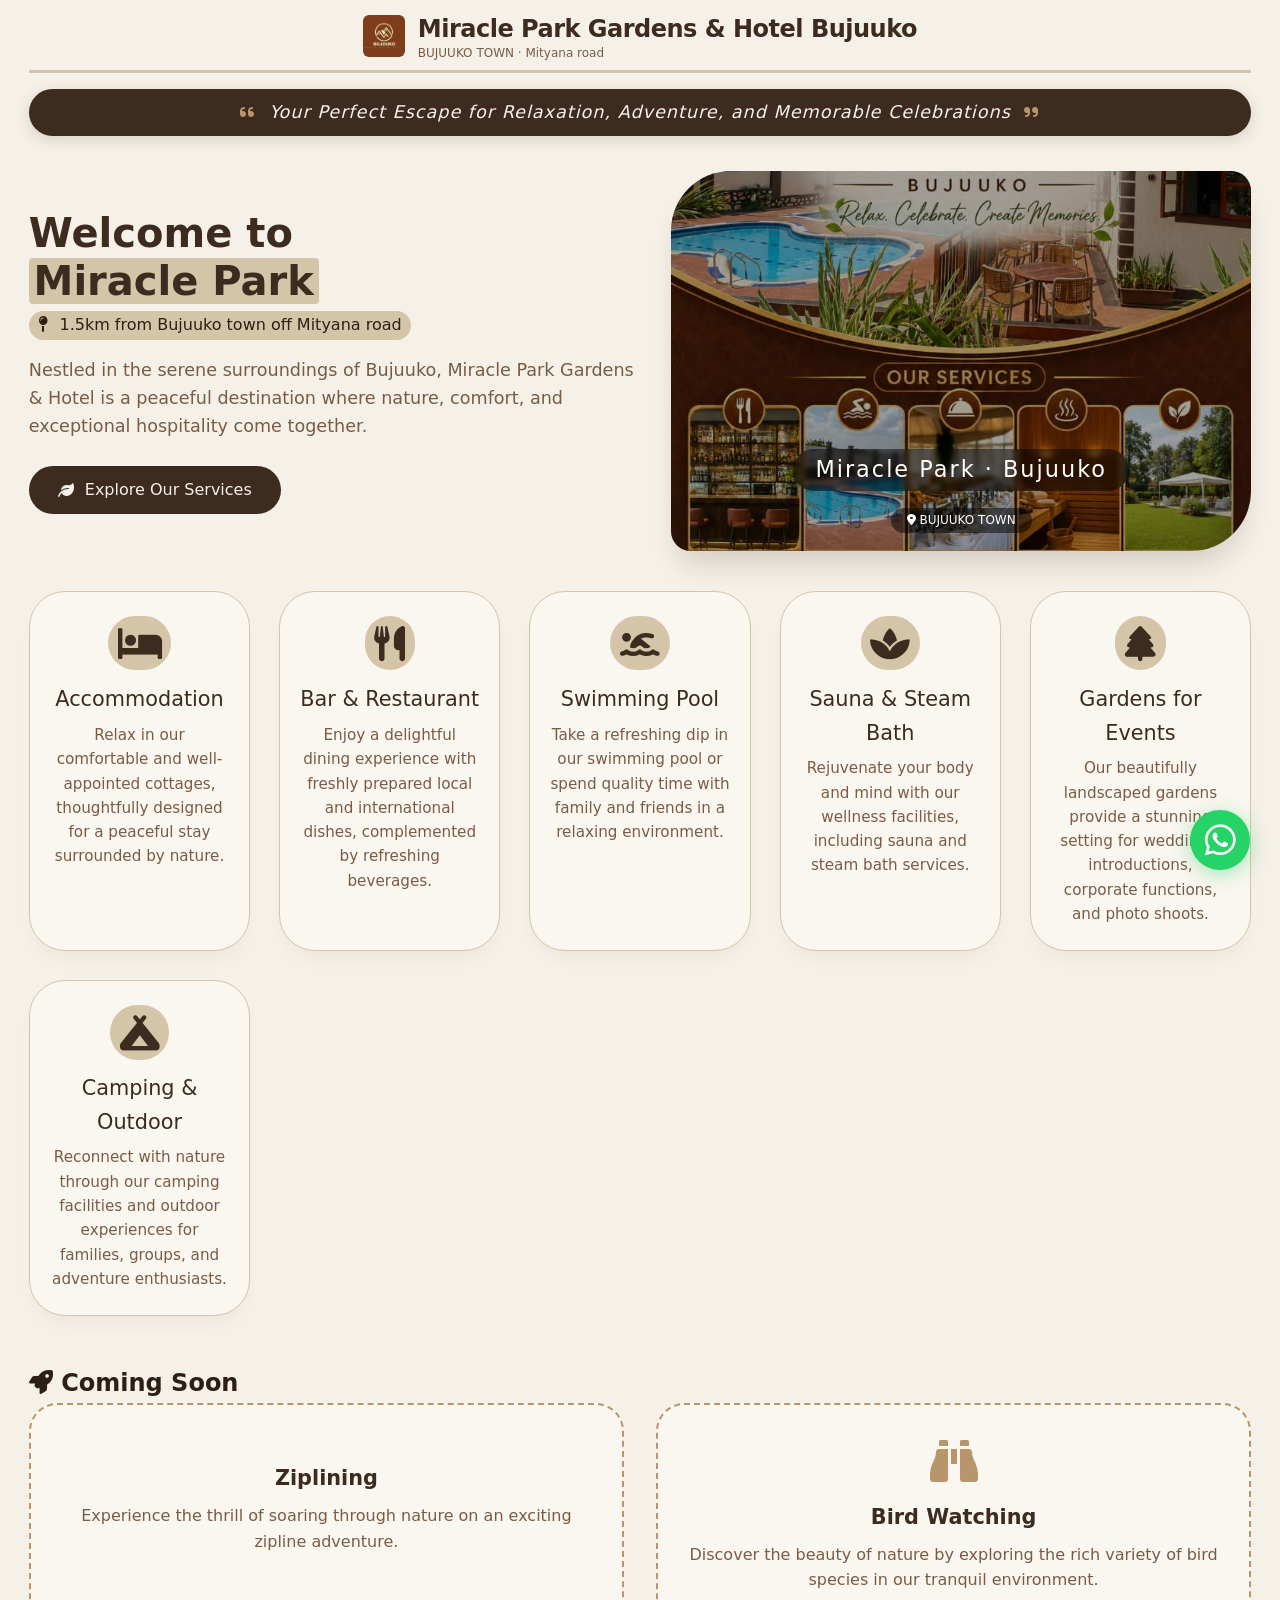
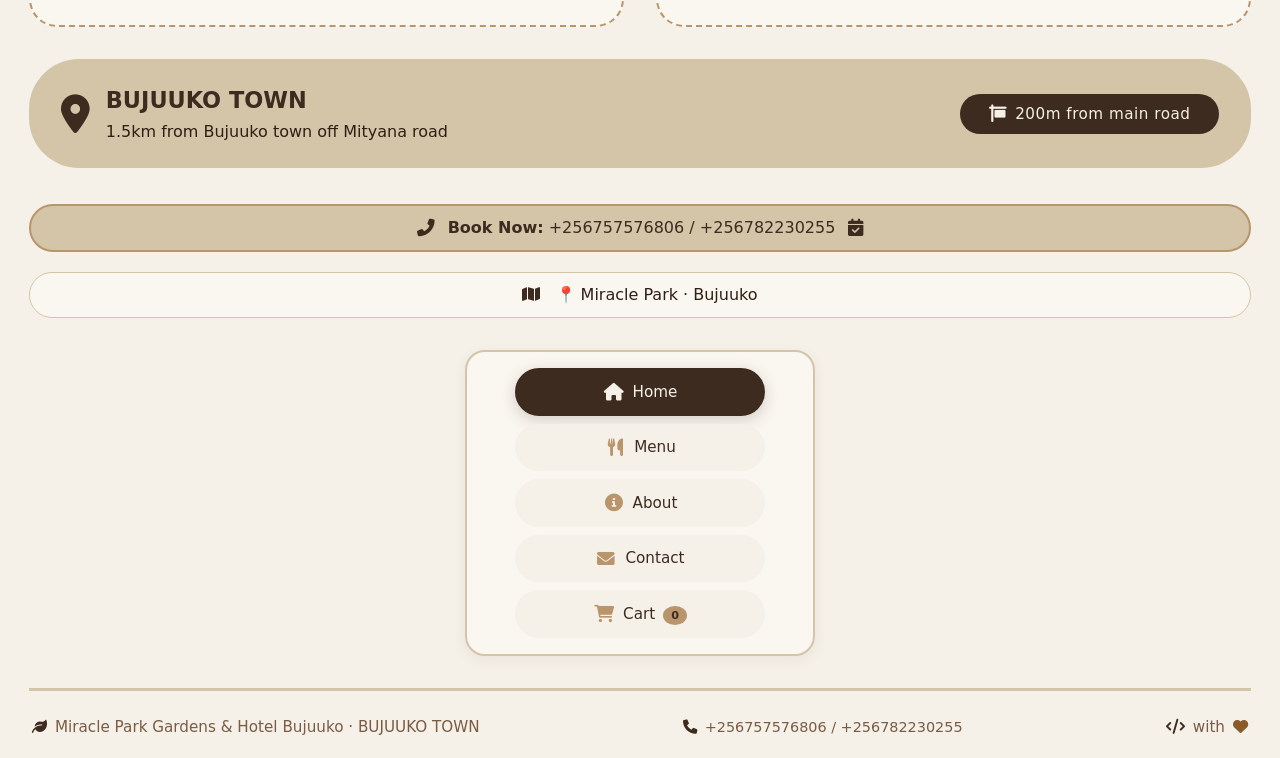
==== commit 058fb9a8: "Enhance index.html with PWA features Added PWA support with manifest and icons." ====
--- a/index.html
+++ b/index.html
@@ -10,6 +10,13 @@
 
     <!-- External CSS -->
     <link rel="stylesheet" href="style.css" />
+
+    <!-- PWA Manifest -->
+    <link rel="manifest" href="manifest.json" />
+    <link rel="apple-touch-icon" href="logo-192.png" />
+    <meta name="theme-color" content="#3D2B1F" />
+    <meta name="apple-mobile-web-app-capable" content="yes" />
+    <meta name="apple-mobile-web-app-status-bar-style" content="black-translucent" />
 </head>
 <body>
     <div class="container">
@@ -213,6 +220,21 @@
         <span id="toastMessage">Added to cart!</span>
     </div>
 
+    <!-- ===== PWA INSTALL BANNER - Add to Home Screen ===== -->
+    <div id="installBanner" class="install-banner" style="display:none;">
+        <div class="install-banner-content">
+            <div class="install-banner-left">
+                <img src="logo.jpeg" alt="Miracle Park" class="install-banner-icon" />
+                <div>
+                    <h3>Miracle Park Gardens & Hotel</h3>
+                    <p>Install for a better experience</p>
+                </div>
+            </div>
+            <button id="installBtn" class="install-banner-btn">Add</button>
+        </div>
+        <button id="closeInstallBanner" class="install-banner-close">&times;</button>
+    </div>
+
     <!-- External JavaScript -->
     <script src="script.js"></script>
 </body>
--- a/style.css
+++ b/style.css
@@ -189,87 +189,6 @@
     display: block;
 }
 
-/* ---------- NAVIGATION WRAPPER - CENTERED VERTICAL NAV ---------- */
-.nav-wrapper {
-    display: flex;
-    justify-content: center;
-    align-items: center;
-    padding: 1.5rem 0;
-}
-
-/* ---------- VERTICAL NAVIGATION ---------- */
-.vertical-nav {
-    display: flex;
-    flex-direction: column;
-    gap: 0.8rem;
-    background: var(--warm-white);
-    padding: 1.5rem 2rem;
-    border-radius: 20px;
-    border: 2px solid var(--coffee-cream);
-    box-shadow: 0 8px 25px rgba(61, 43, 31, 0.08);
-    min-width: 280px;
-    width: 100%;
-    max-width: 400px;
-}
-
-.vertical-nav .nav-item {
-    display: flex;
-    align-items: center;
-    gap: 1rem;
-    padding: 1rem 1.5rem;
-    border-radius: 60px;
-    text-decoration: none;
-    color: var(--coffee-dark);
-    font-size: 1.1rem;
-    font-weight: 500;
-    transition: 0.3s ease;
-    border: 2px solid transparent;
-    background: var(--off-white);
-}
-
-.vertical-nav .nav-item:hover {
-    background: var(--coffee-cream);
-    border-color: var(--coffee-gold);
-    transform: translateX(5px);
-}
-
-.vertical-nav .nav-item.active {
-    background: var(--coffee-dark);
-    color: var(--off-white);
-    border-color: var(--coffee-dark);
-    box-shadow: 0 4px 15px rgba(61, 43, 31, 0.2);
-}
-
-.vertical-nav .nav-item i {
-    font-size: 1.4rem;
-    width: 30px;
-    text-align: center;
-    color: var(--coffee-gold);
-}
-
-.vertical-nav .nav-item.active i {
-    color: var(--off-white);
-}
-
-.vertical-nav .nav-item .cart-count {
-    background: var(--coffee-gold);
-    color: var(--coffee-dark);
-    font-size: 0.8rem;
-    font-weight: 700;
-    padding: 0.1rem 0.6rem;
-    border-radius: 50%;
-    min-width: 24px;
-    text-align: center;
-    line-height: 1.5;
-    display: inline-block;
-    margin-left: 0.3rem;
-}
-
-.vertical-nav .nav-item.active .cart-count {
-    background: var(--off-white);
-    color: var(--coffee-dark);
-}
-
 /* ---------- FLOATING WHATSAPP ICON ---------- */
 .floating-whatsapp {
     position: fixed;
@@ -693,6 +612,92 @@
 
 .footer .fa-heart {
     color: #8B5A2B;
+}
+
+/* ============================================================
+   VERTICAL NAVIGATION (BOTTOM - STACKED VERTICALLY)
+   ============================================================ */
+
+.nav-wrapper-bottom {
+    display: flex;
+    justify-content: center;
+    align-items: center;
+    padding: 1rem 0 0.5rem;
+    margin-top: 0.5rem;
+}
+
+.vertical-nav-bottom {
+    display: flex;
+    flex-direction: column;
+    align-items: center;
+    gap: 0.5rem;
+    background: var(--warm-white);
+    padding: 1rem 1.5rem;
+    border-radius: 20px;
+    border: 2px solid var(--coffee-cream);
+    box-shadow: 0 4px 15px rgba(61, 43, 31, 0.06);
+    width: 100%;
+    max-width: 350px;
+}
+
+.vertical-nav-bottom .nav-item-bottom {
+    display: flex;
+    align-items: center;
+    justify-content: center;
+    gap: 0.5rem;
+    padding: 0.6rem 1.5rem;
+    border-radius: 60px;
+    text-decoration: none;
+    color: var(--coffee-dark);
+    font-size: 0.95rem;
+    font-weight: 500;
+    transition: 0.3s ease;
+    border: 2px solid transparent;
+    background: var(--off-white);
+    width: 100%;
+    max-width: 250px;
+}
+
+.vertical-nav-bottom .nav-item-bottom:hover {
+    background: var(--coffee-cream);
+    border-color: var(--coffee-gold);
+}
+
+.vertical-nav-bottom .nav-item-bottom.active {
+    background: var(--coffee-dark);
+    color: var(--off-white);
+    border-color: var(--coffee-dark);
+    box-shadow: 0 4px 15px rgba(61, 43, 31, 0.2);
+}
+
+.vertical-nav-bottom .nav-item-bottom i {
+    font-size: 1.1rem;
+    width: 22px;
+    text-align: center;
+    color: var(--coffee-gold);
+}
+
+.vertical-nav-bottom .nav-item-bottom.active i {
+    color: var(--off-white);
+}
+
+.vertical-nav-bottom .nav-item-bottom .cart-count {
+    background: var(--coffee-gold);
+    color: var(--coffee-dark);
+    font-size: 0.7rem;
+    font-weight: 700;
+    padding: 0.1rem 0.5rem;
+    border-radius: 50%;
+    min-width: 20px;
+    text-align: center;
+    line-height: 1.4;
+    display: inline-block;
+    margin-left: 0.2rem;
+}
+
+.vertical-nav-bottom .nav-item-bottom.active .cart-count {
+    background: var(--off-white);
+    color: var(--coffee-dark);
 }
 
 /* ============================================================
@@ -1717,20 +1722,22 @@
 }
 
 @media (max-width: 768px) {
-    .vertical-nav {
-        min-width: 220px;
-        padding: 1.2rem 1.5rem;
-        max-width: 90%;
-    }
-
-    .vertical-nav .nav-item {
+    .vertical-nav-bottom {
+        padding: 0.8rem 1rem;
+        gap: 0.4rem;
+        max-width: 280px;
+        border-radius: 16px;
+    }
+
+    .vertical-nav-bottom .nav-item-bottom {
+        font-size: 0.85rem;
+        padding: 0.5rem 1rem;
+        max-width: 200px;
+    }
+
+    .vertical-nav-bottom .nav-item-bottom i {
         font-size: 1rem;
-        padding: 0.8rem 1.2rem;
-    }
-
-    .vertical-nav .nav-item i {
-        font-size: 1.2rem;
-        width: 26px;
+        width: 20px;
     }
 
     .menu-grid {
@@ -1857,6 +1864,24 @@
         height: 34px;
     }
 
+    .vertical-nav-bottom {
+        padding: 0.6rem 0.8rem;
+        gap: 0.4rem;
+        max-width: 240px;
+        border-radius: 14px;
+    }
+
+    .vertical-nav-bottom .nav-item-bottom {
+        font-size: 0.8rem;
+        padding: 0.4rem 0.8rem;
+        max-width: 180px;
+    }
+
+    .vertical-nav-bottom .nav-item-bottom i {
+        font-size: 0.9rem;
+        width: 18px;
+    }
+
     .hero-text h2 {
         font-size: 2rem;
     }
@@ -1926,22 +1951,6 @@
         width: 100%;
         justify-content: center;
         font-size: 0.85rem;
-    }
-
-    .vertical-nav {
-        min-width: 200px;
-        padding: 1rem 1.2rem;
-        max-width: 95%;
-    }
-
-    .vertical-nav .nav-item {
-        font-size: 0.95rem;
-        padding: 0.7rem 1rem;
-    }
-
-    .vertical-nav .nav-item i {
-        font-size: 1.1rem;
-        width: 24px;
     }
 
     .floating-whatsapp {
@@ -1951,28 +1960,6 @@
         bottom: 15px;
         right: 15px;
     }
-
-    .coming-soon-grid {
-        grid-template-columns: 1fr;
-    }
-
-    .why-grid {
-        grid-template-columns: 1fr;
-        padding: 1rem;
-    }
-
-    .experience-section {
-        padding: 1.5rem 1rem;
-        border-radius: 24px;
-    }
-
-    .experience-content h2 {
-        font-size: 1.3rem;
-    }
-
-    .experience-content p {
-        font-size: 0.95rem;
-    }
 }
 
 @media (max-width: 480px) {
@@ -1996,6 +1983,32 @@
 
     .logo-img {
         height: 28px;
+    }
+
+    .vertical-nav-bottom {
+        padding: 0.5rem 0.6rem;
+        gap: 0.3rem;
+        max-width: 200px;
+        border-radius: 12px;
+    }
+
+    .vertical-nav-bottom .nav-item-bottom {
+        font-size: 0.7rem;
+        padding: 0.35rem 0.6rem;
+        max-width: 160px;
+        gap: 0.3rem;
+        border-radius: 30px;
+    }
+
+    .vertical-nav-bottom .nav-item-bottom i {
+        font-size: 0.8rem;
+        width: 16px;
+    }
+
+    .vertical-nav-bottom .nav-item-bottom .cart-count {
+        font-size: 0.6rem;
+        min-width: 16px;
+        padding: 0.05rem 0.3rem;
     }
 
     .hero-text h2 {
@@ -2169,25 +2182,6 @@
     .cart-item-img {
         width: 50px;
         height: 50px;
-    }
-
-    .vertical-nav {
-        min-width: 180px;
-        padding: 0.8rem 1rem;
-        border-radius: 16px;
-        max-width: 100%;
-    }
-
-    .vertical-nav .nav-item {
-        font-size: 0.85rem;
-        padding: 0.6rem 0.8rem;
-        gap: 0.6rem;
-        border-radius: 40px;
-    }
-
-    .vertical-nav .nav-item i {
-        font-size: 1rem;
-        width: 22px;
     }
 
     .floating-whatsapp {
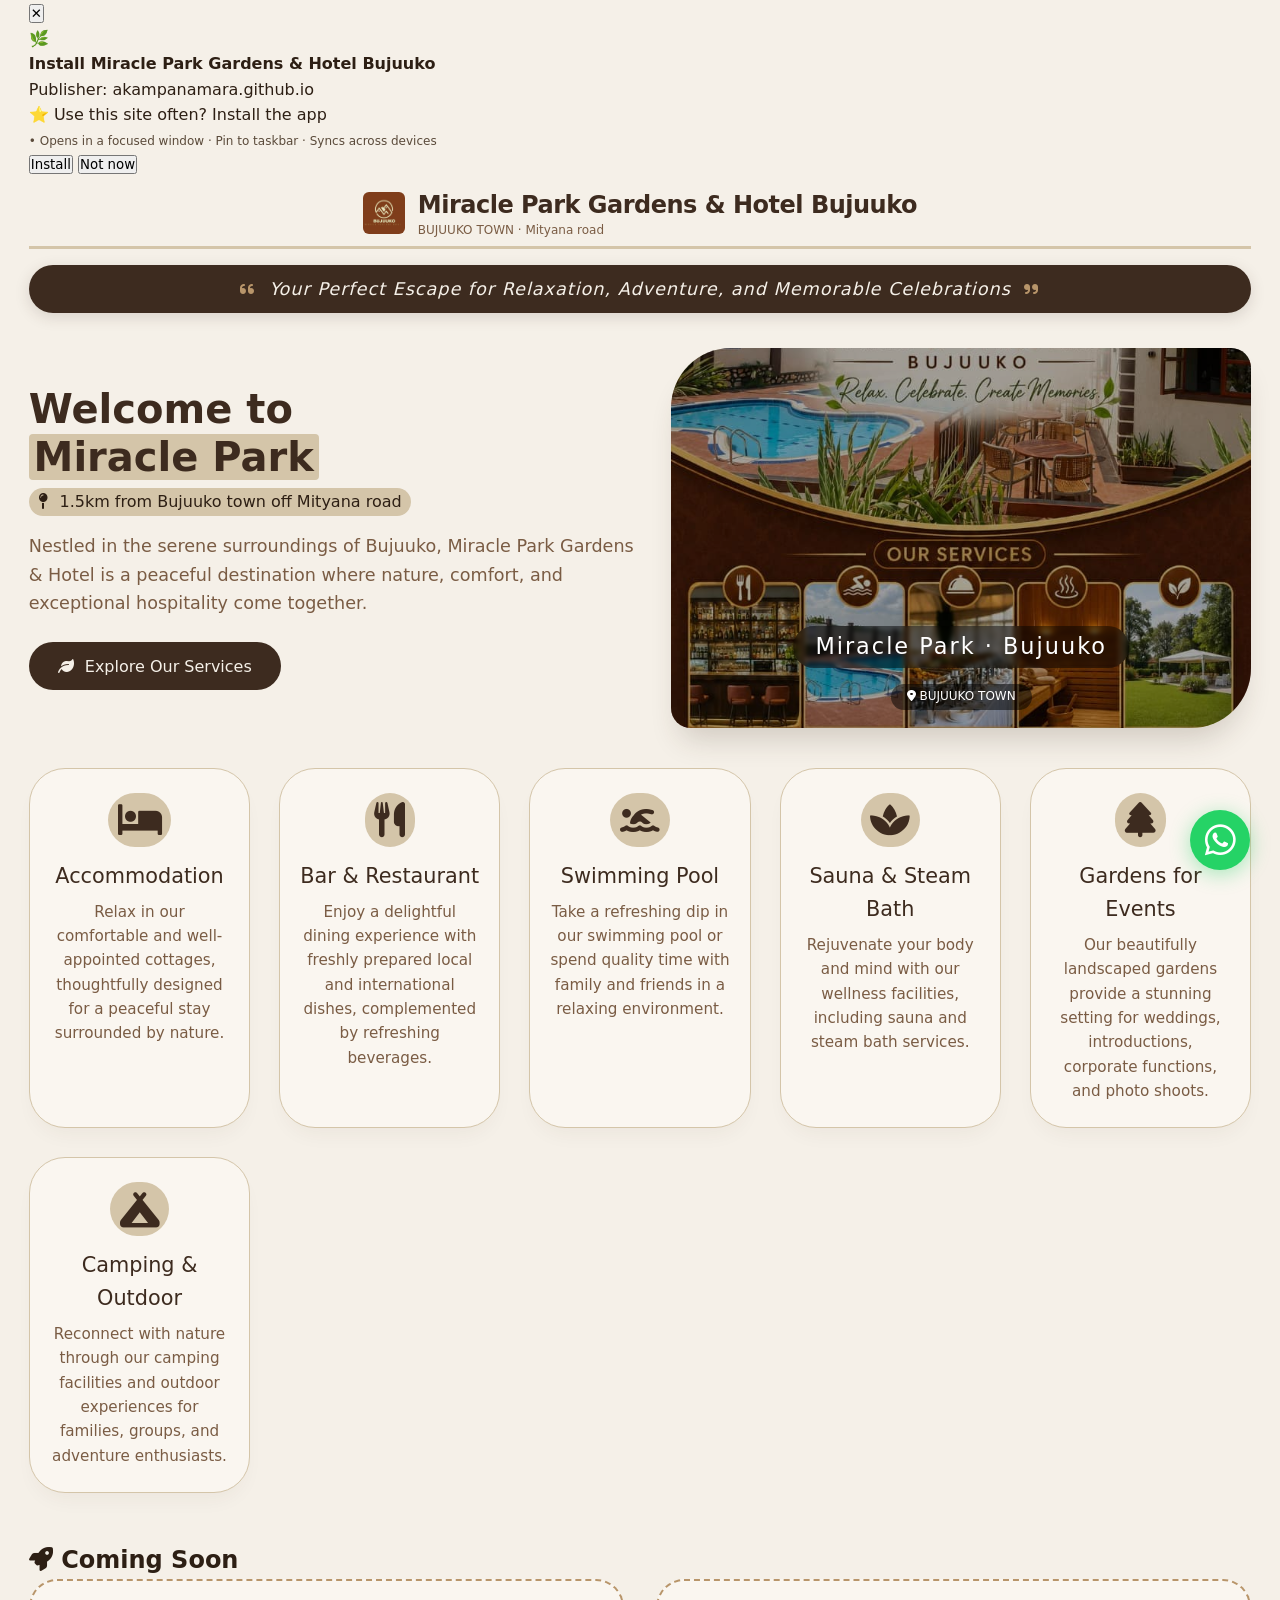
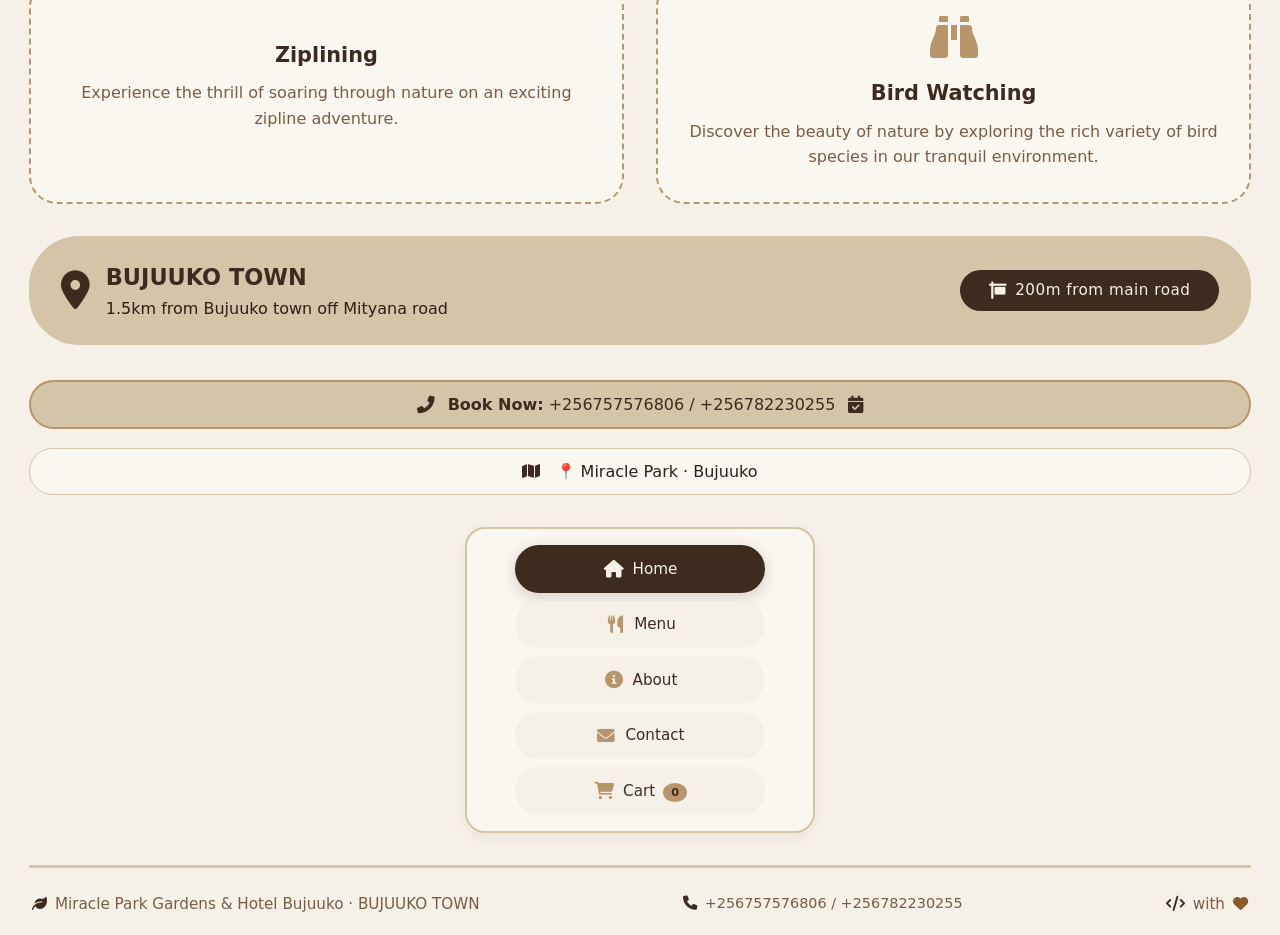
==== commit 36b9ace0: "Add install banner to index.html Added an install banner for the web app experience." ====
--- a/index.html
+++ b/index.html
@@ -20,6 +20,26 @@
 </head>
 <body>
     <div class="container">
+        <!-- ===== INSTALL BANNER (with X close) ===== -->
+        <div id="installBanner" class="install-banner">
+            <button class="banner-close" id="closeBannerBtn" aria-label="Close install banner">✕</button>
+            <div class="banner-content">
+                <div class="banner-icon">🌿</div>
+                <div class="banner-text">
+                    <h4>Install Miracle Park Gardens & Hotel Bujuuko</h4>
+                    <p>Publisher: akampanamara.github.io</p>
+                    <span class="publisher">⭐ Use this site often? Install the app</span>
+                    <p style="font-size:0.75rem; color:#5a4a3a; margin-top:4px;">
+                        • Opens in a focused window · Pin to taskbar · Syncs across devices
+                    </p>
+                </div>
+            </div>
+            <div class="banner-actions">
+                <button class="btn-install" id="installAppBtn">Install</button>
+                <button class="btn-not-now" id="notNowBtn">Not now</button>
+            </div>
+        </div>
+
         <!-- ===== HEADER / LOGO ===== -->
         <header class="navbar">
             <div class="logo">
@@ -220,21 +240,6 @@
         <span id="toastMessage">Added to cart!</span>
     </div>
 
-    <!-- ===== PWA INSTALL BANNER - Add to Home Screen ===== -->
-    <div id="installBanner" class="install-banner" style="display:none;">
-        <div class="install-banner-content">
-            <div class="install-banner-left">
-                <img src="logo.jpeg" alt="Miracle Park" class="install-banner-icon" />
-                <div>
-                    <h3>Miracle Park Gardens & Hotel</h3>
-                    <p>Install for a better experience</p>
-                </div>
-            </div>
-            <button id="installBtn" class="install-banner-btn">Add</button>
-        </div>
-        <button id="closeInstallBanner" class="install-banner-close">&times;</button>
-    </div>
-
     <!-- External JavaScript -->
     <script src="script.js"></script>
 </body>
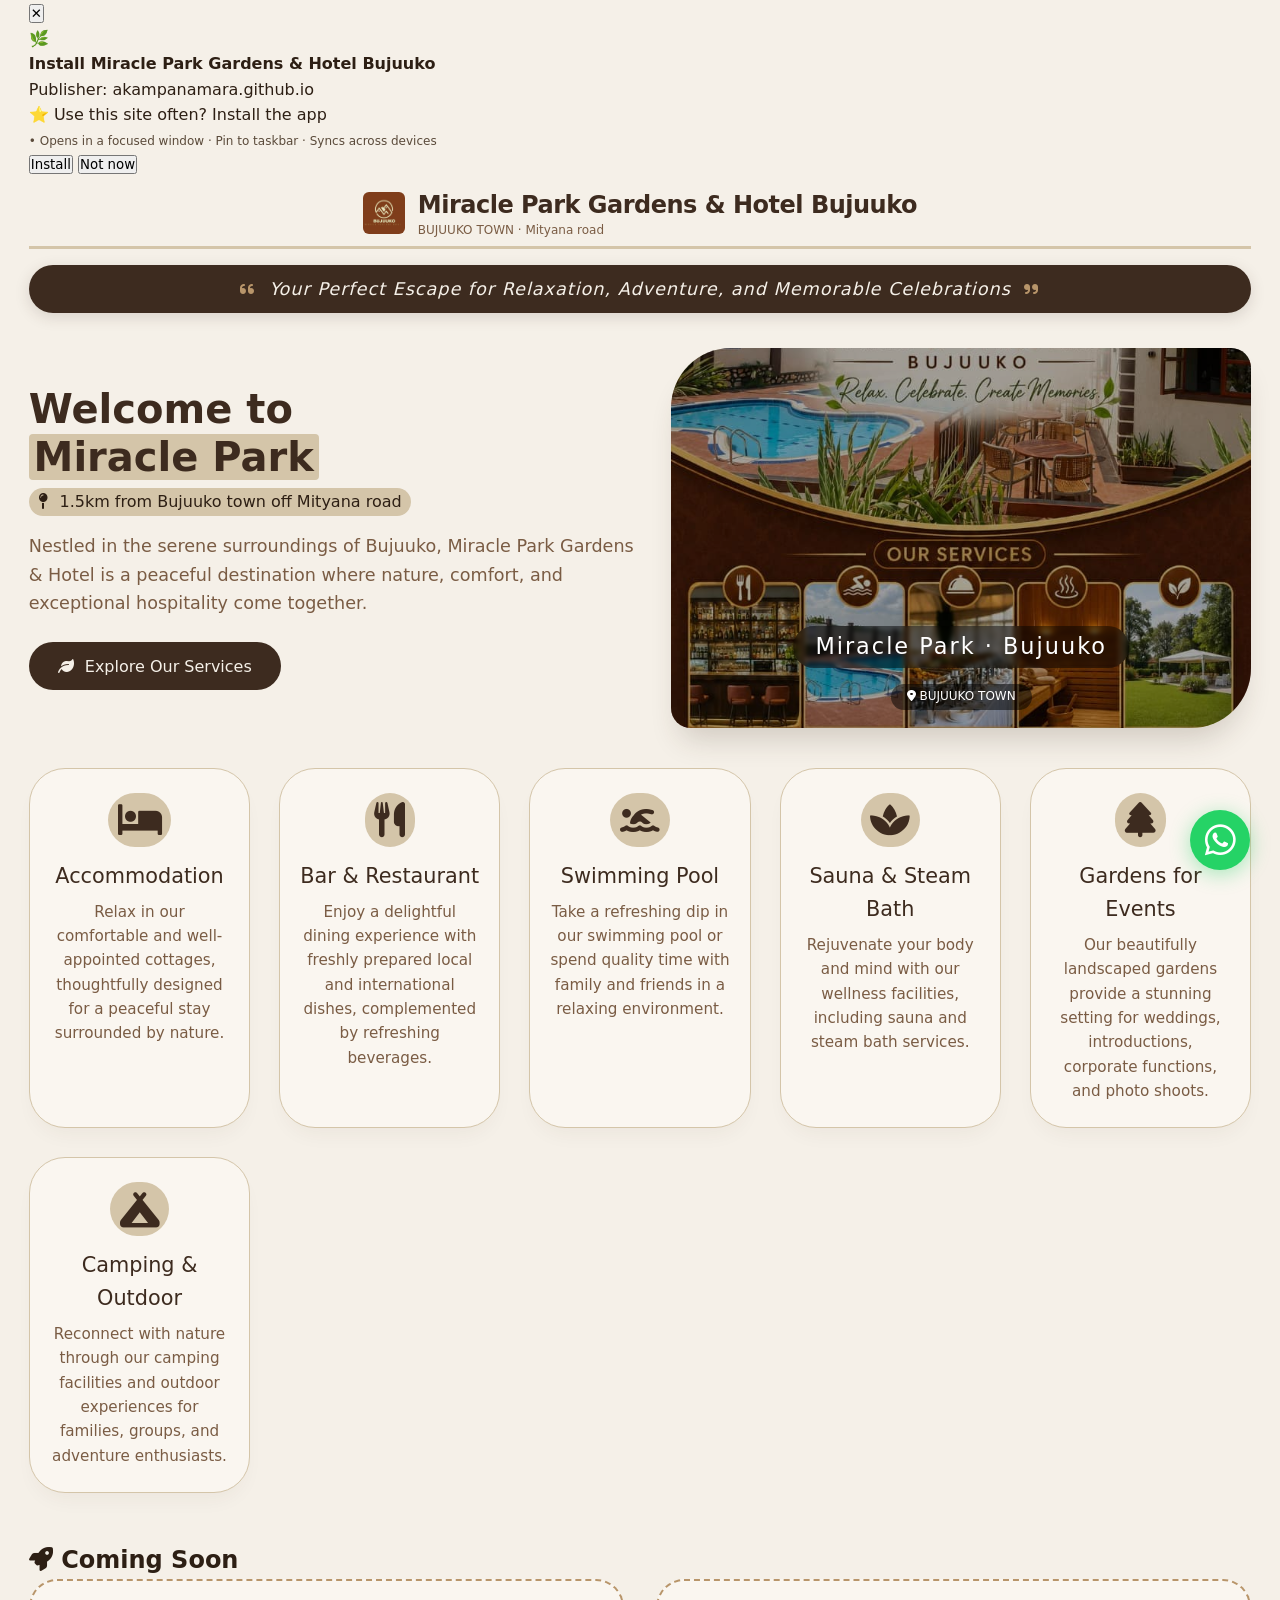
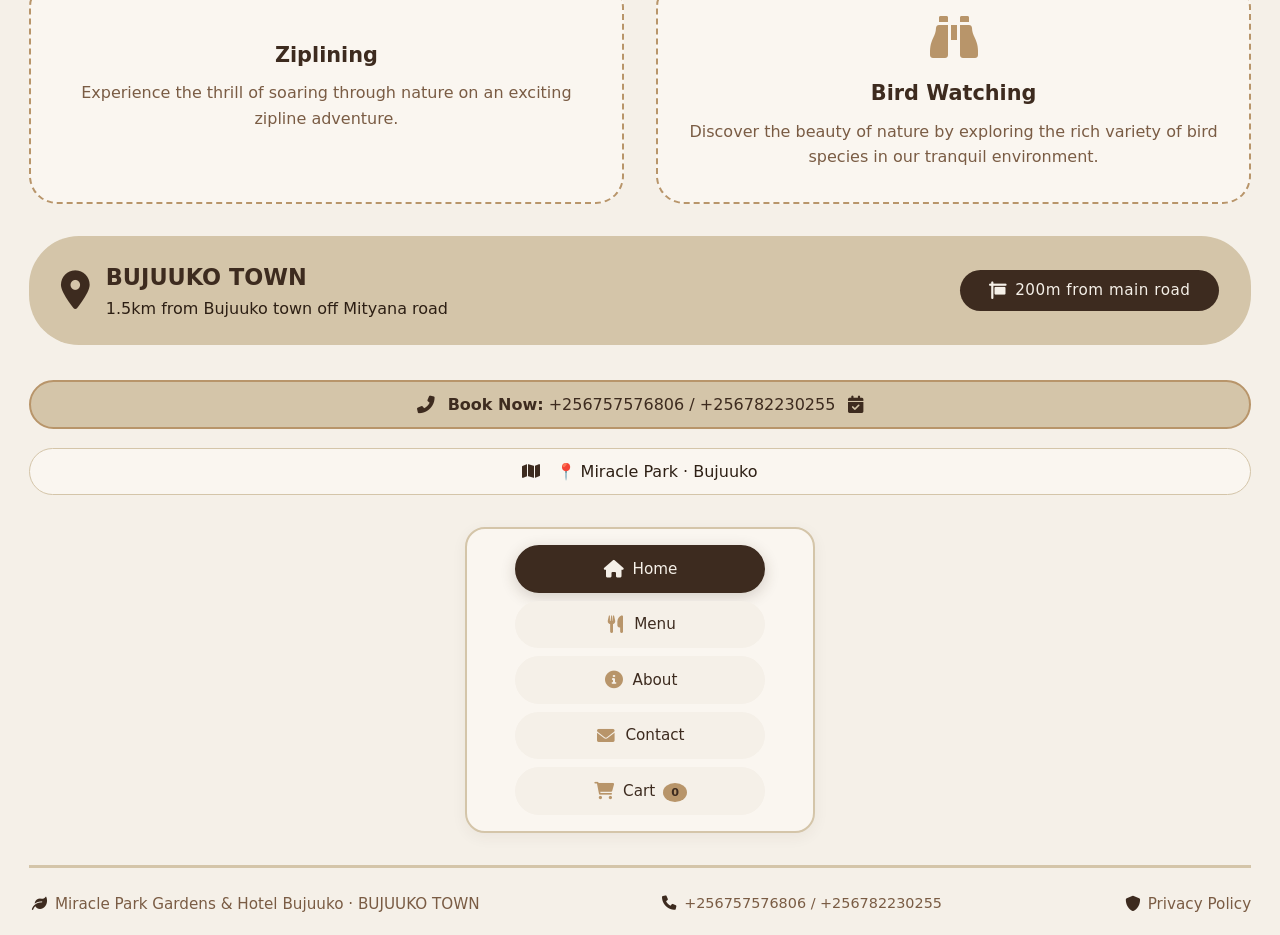
==== commit 22ebaa8d: "Update index.html with new content and features The HTML structure has been updated to include addit" ====
--- a/index.html
+++ b/index.html
@@ -217,7 +217,9 @@
                 <i class="fas fa-phone"></i> +256757576806 / +256782230255
             </div>
             <div>
-                <i class="fas fa-code"></i> with <i class="fas fa-heart"></i>
+                <a href="privacy.html" style="color: var(--coffee-light); text-decoration: none;">
+                    <i class="fas fa-shield-alt"></i> Privacy Policy
+                </a>
             </div>
         </footer>
     </div>
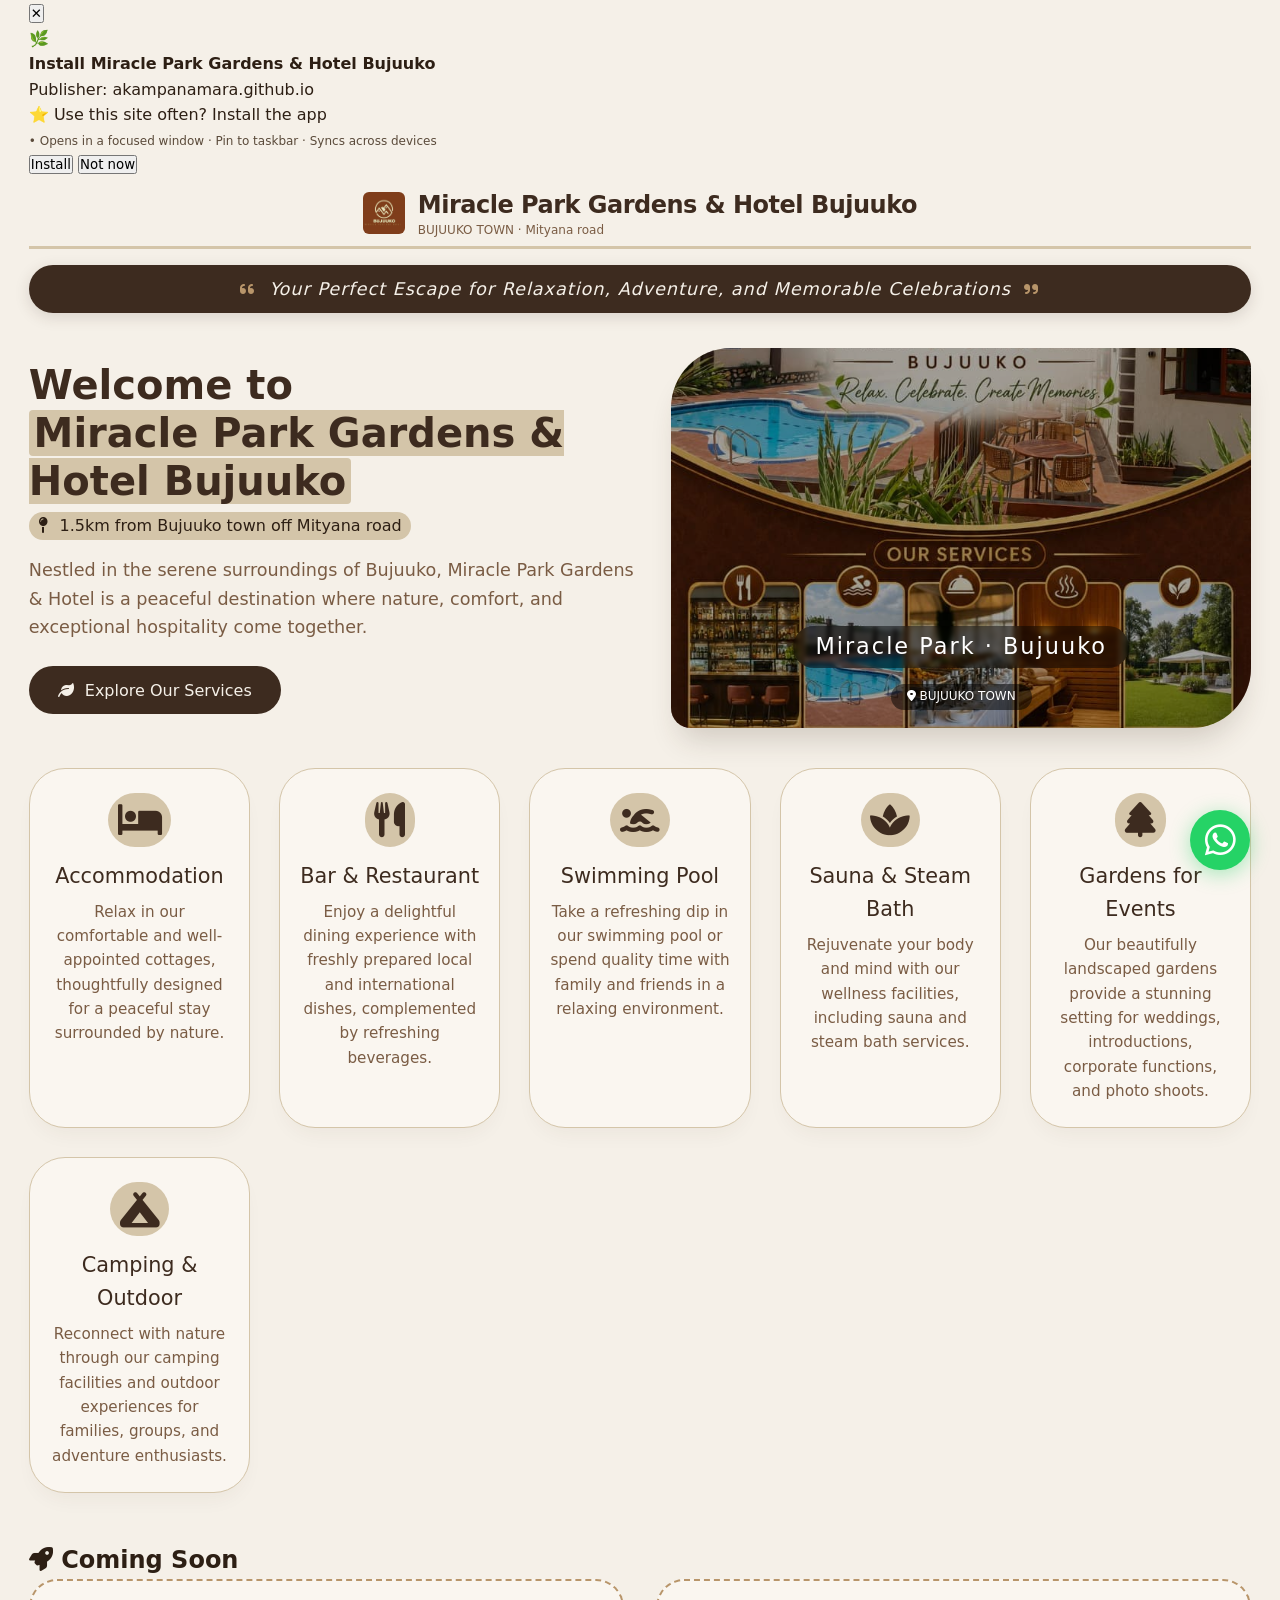
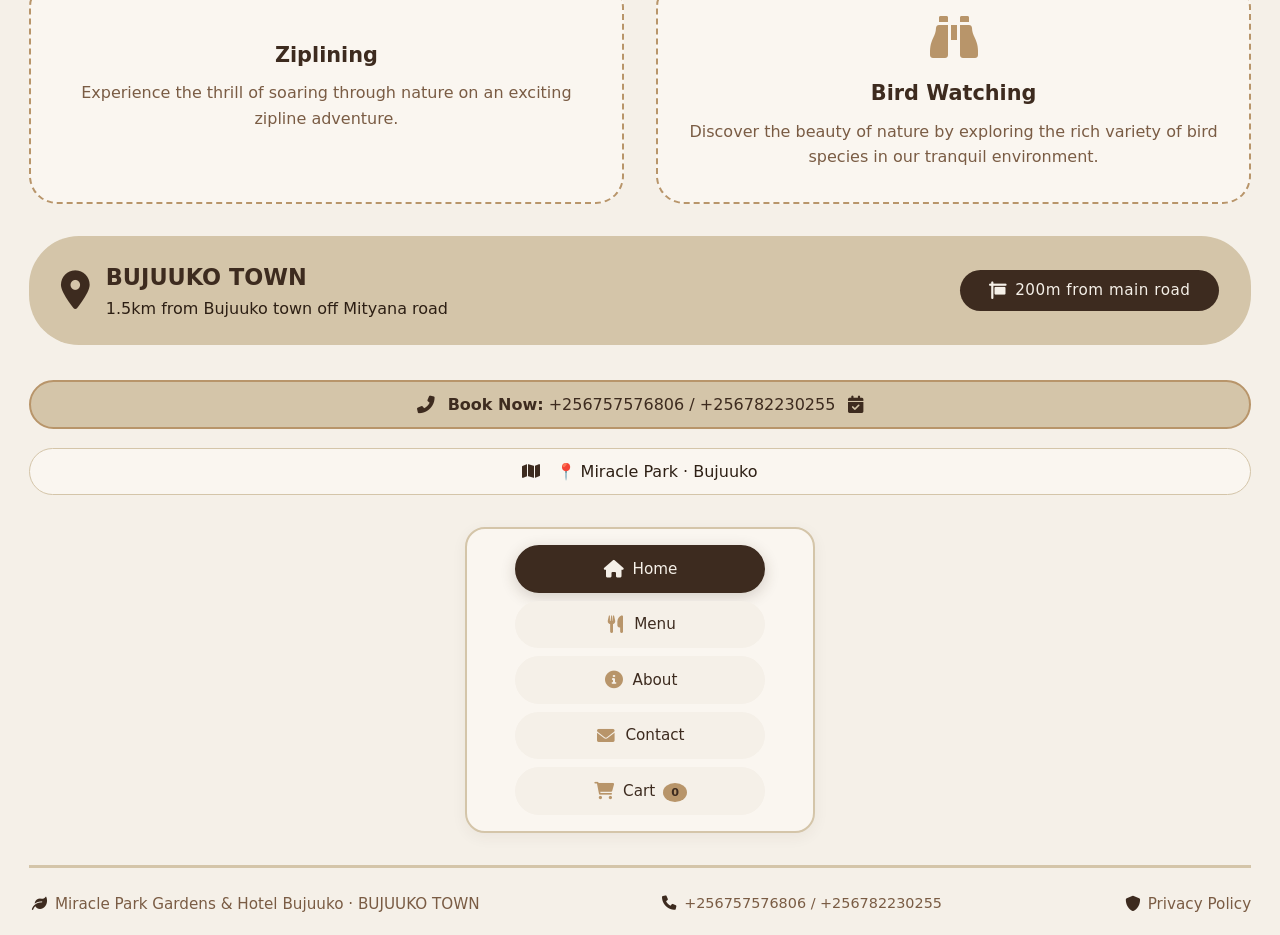
==== commit d160788f: "Fix HTML encoding issues in index.html" ====
--- a/index.html
+++ b/index.html
@@ -65,7 +65,7 @@
             <div class="hero-text">
                 <h2>
                     Welcome to <br />
-                    <span class="highlight-town">Miracle Park</span>
+                    <span class="highlight-town">Miracle Park Gardens & Hotel Bujuuko</span>
                 </h2>
                 <div class="highlight">
                     <i class="fas fa-map-pin" style="margin-right: 6px"></i>
